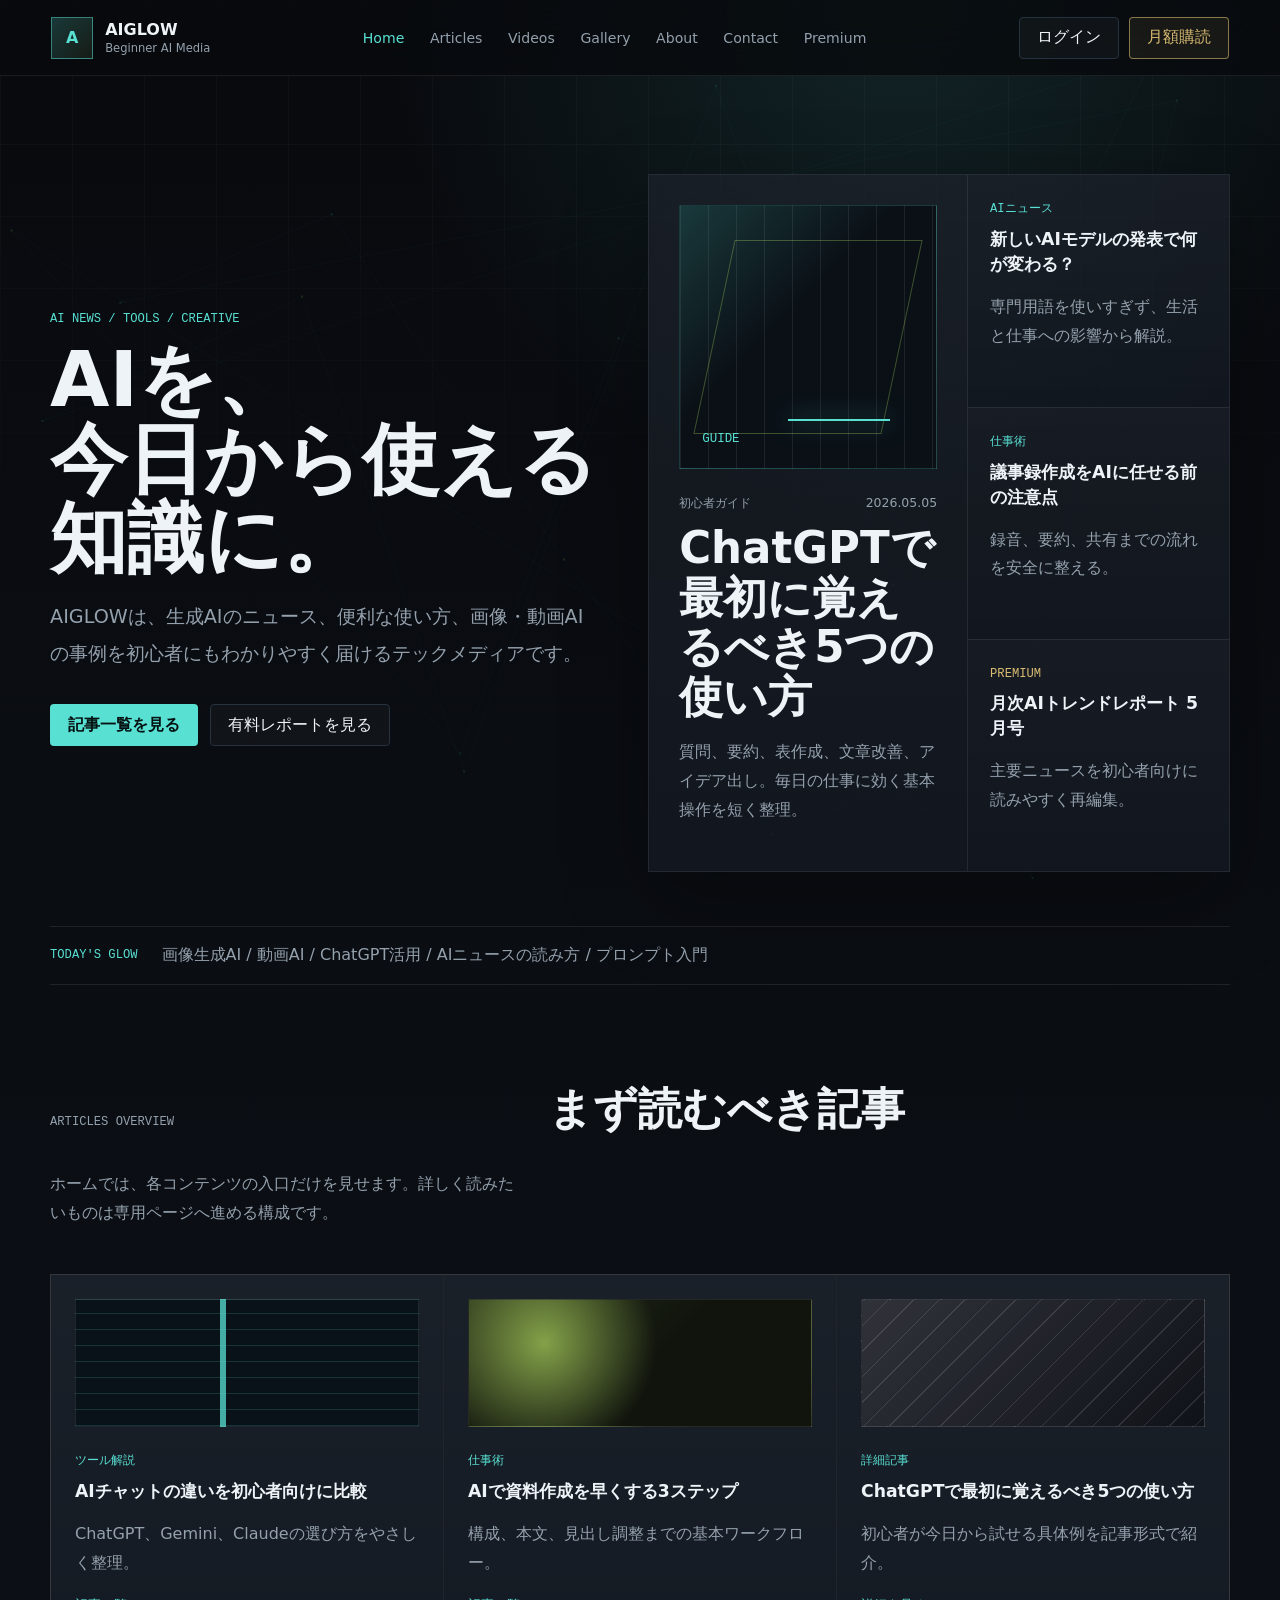
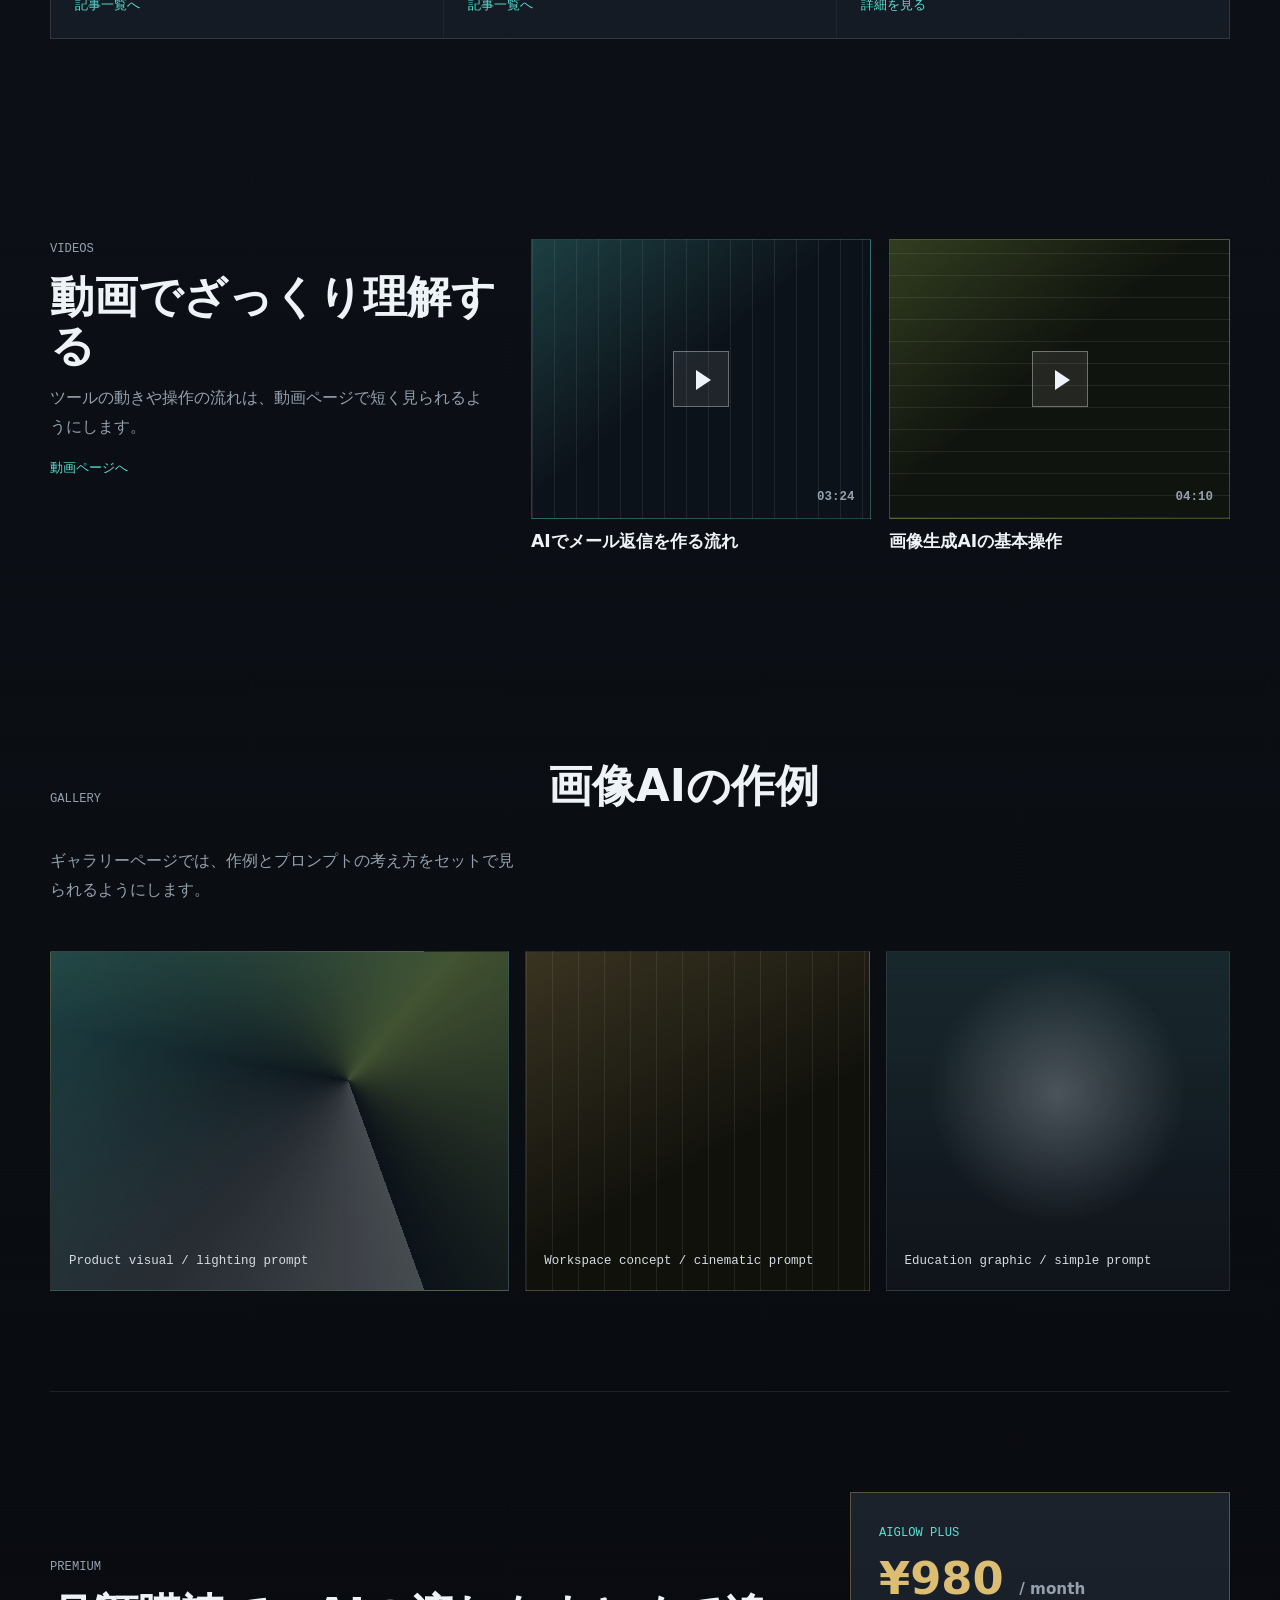
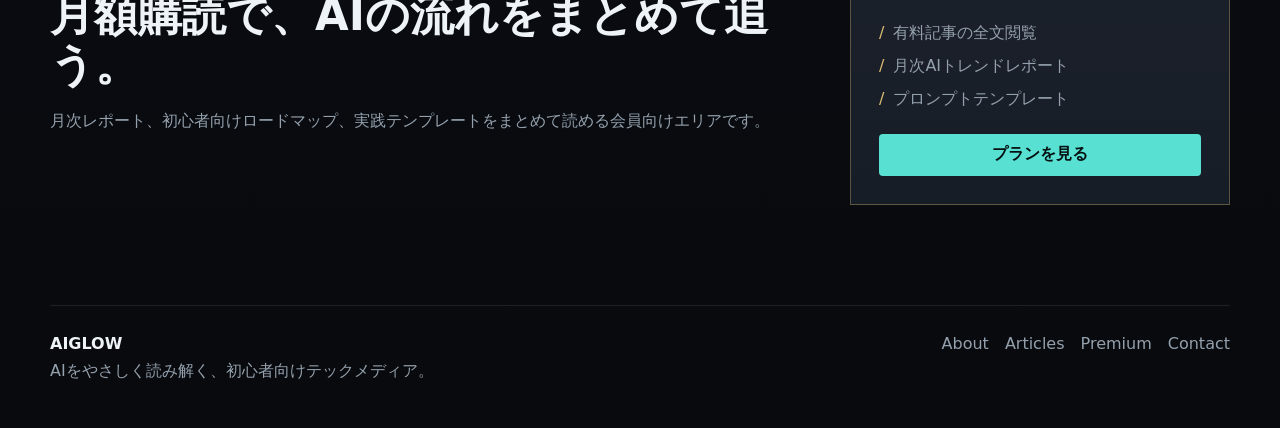
==== index.html @ f2a8740d "Restore AIGLOW static site from production" ====
<!doctype html>
<html lang="ja">
  <head>
    <meta charset="UTF-8" />
    <meta name="viewport" content="width=device-width, initial-scale=1.0" />
    <meta name="description" content="AIGLOWは、AI初心者がニュース、ツール、動画、画像AIをやさしく学べる未来的なテックメディアです。" />
    <title>AIGLOW | AIをやさしく読み解くテックメディア</title>
    <link rel="stylesheet" href="./styles.css" />
  </head>
  <body>
    <canvas class="ambient-canvas" id="ambientCanvas" aria-hidden="true"></canvas>
    <header class="site-header">
      <a class="brand" href="./index.html" aria-label="AIGLOW ホーム">
        <span class="brand-mark">A</span>
        <span><strong>AIGLOW</strong><small>Beginner AI Media</small></span>
      </a>
      <button class="menu-button" id="menuButton" type="button" aria-expanded="false" aria-controls="siteNav"><span></span><span></span></button>
      <nav class="site-nav" id="siteNav" aria-label="主要ナビゲーション">
        <a href="./index.html" aria-current="page">Home</a>
        <a href="./articles.html">Articles</a>
        <a href="./videos.html">Videos</a>
        <a href="./gallery.html">Gallery</a>
        <a href="./about.html">About</a>
        <a href="./contact.html">Contact</a>
        <a href="./premium.html">Premium</a>
      </nav>
      <div class="header-actions">
        <a class="ghost-button" href="./login.html">ログイン</a>
        <a class="subscribe-button" href="./premium.html">月額購読</a>
      </div>
    </header>

    <main>
      <section class="hero-section" aria-labelledby="heroTitle">
        <div class="hero-copy">
          <p class="eyebrow">AI NEWS / TOOLS / CREATIVE</p>
          <h1 id="heroTitle"><span>AIを、</span><span>今日から使える</span><span>知識に。</span></h1>
          <p class="hero-lead">AIGLOWは、生成AIのニュース、便利な使い方、画像・動画AIの事例を初心者にもわかりやすく届けるテックメディアです。</p>
          <div class="hero-actions">
            <a class="primary-button" href="./articles.html">記事一覧を見る</a>
            <a class="secondary-button" href="./premium.html">有料レポートを見る</a>
          </div>
        </div>

        <div class="hero-board" aria-label="AIGLOW 編集ピックアップ">
          <article class="lead-story">
            <a href="./article-chatgpt.html">
              <div class="story-visual"><span>GUIDE</span></div>
              <div class="story-meta"><span>初心者ガイド</span><time datetime="2026-05-05">2026.05.05</time></div>
              <h2>ChatGPTで最初に覚えるべき5つの使い方</h2>
              <p>質問、要約、表作成、文章改善、アイデア出し。毎日の仕事に効く基本操作を短く整理。</p>
            </a>
          </article>
          <div class="briefing-list" aria-label="最新記事">
            <article><a href="./article-chatgpt.html"><span class="category">AIニュース</span><h3>新しいAIモデルの発表で何が変わる？</h3><p>専門用語を使いすぎず、生活と仕事への影響から解説。</p></a></article>
            <article><a href="./articles.html"><span class="category">仕事術</span><h3>議事録作成をAIに任せる前の注意点</h3><p>録音、要約、共有までの流れを安全に整える。</p></a></article>
            <article class="is-premium"><a href="./premium.html"><span class="category">Premium</span><h3>月次AIトレンドレポート 5月号</h3><p>主要ニュースを初心者向けに読みやすく再編集。</p></a></article>
          </div>
        </div>
      </section>

      <section class="ticker-section" aria-label="注目トピック">
        <span>Today's Glow</span>
        <p>画像生成AI / 動画AI / ChatGPT活用 / AIニュースの読み方 / プロンプト入門</p>
      </section>

      <section class="section-shell" aria-labelledby="homeArticlesTitle">
        <div class="section-heading">
          <p class="eyebrow">ARTICLES OVERVIEW</p>
          <h2 id="homeArticlesTitle">まず読むべき記事</h2>
          <p>ホームでは、各コンテンツの入口だけを見せます。詳しく読みたいものは専用ページへ進める構成です。</p>
        </div>
        <div class="article-grid">
          <article class="content-card"><div class="mini-visual visual-cyan"></div><span class="category">ツール解説</span><h3>AIチャットの違いを初心者向けに比較</h3><p>ChatGPT、Gemini、Claudeの選び方をやさしく整理。</p><a class="text-link" href="./articles.html">記事一覧へ</a></article>
          <article class="content-card"><div class="mini-visual visual-lime"></div><span class="category">仕事術</span><h3>AIで資料作成を早くする3ステップ</h3><p>構成、本文、見出し調整までの基本ワークフロー。</p><a class="text-link" href="./articles.html">記事一覧へ</a></article>
          <article class="content-card"><div class="mini-visual visual-silver"></div><span class="category">詳細記事</span><h3>ChatGPTで最初に覚えるべき5つの使い方</h3><p>初心者が今日から試せる具体例を記事形式で紹介。</p><a class="text-link" href="./article-chatgpt.html">詳細を見る</a></article>
        </div>
      </section>

      <section class="split-section" aria-labelledby="homeVideosTitle">
        <div class="section-heading compact">
          <p class="eyebrow">VIDEOS</p>
          <h2 id="homeVideosTitle">動画でざっくり理解する</h2>
          <p>ツールの動きや操作の流れは、動画ページで短く見られるようにします。</p>
          <a class="text-link" href="./videos.html">動画ページへ</a>
        </div>
        <div class="media-rail">
          <article><a href="./videos.html"><div class="video-frame"><span class="play-dot"></span><strong>03:24</strong></div><h3>AIでメール返信を作る流れ</h3></a></article>
          <article><a href="./videos.html"><div class="video-frame frame-alt"><span class="play-dot"></span><strong>04:10</strong></div><h3>画像生成AIの基本操作</h3></a></article>
        </div>
      </section>

      <section class="section-shell" aria-labelledby="homeGalleryTitle">
        <div class="section-heading">
          <p class="eyebrow">GALLERY</p>
          <h2 id="homeGalleryTitle">画像AIの作例</h2>
          <p>ギャラリーページでは、作例とプロンプトの考え方をセットで見られるようにします。</p>
        </div>
        <div class="gallery-grid">
          <a class="gallery-item gallery-a" href="./gallery.html"><span>Product visual / lighting prompt</span></a>
          <a class="gallery-item gallery-b" href="./gallery.html"><span>Workspace concept / cinematic prompt</span></a>
          <a class="gallery-item gallery-c" href="./gallery.html"><span>Education graphic / simple prompt</span></a>
        </div>
      </section>

      <section class="premium-section" aria-labelledby="homePremiumTitle">
        <div class="premium-copy">
          <p class="eyebrow">PREMIUM</p>
          <h2 id="homePremiumTitle">月額購読で、AIの流れをまとめて追う。</h2>
          <p>月次レポート、初心者向けロードマップ、実践テンプレートをまとめて読める会員向けエリアです。</p>
        </div>
        <div class="pricing-panel">
          <span class="plan-label">AIGLOW Plus</span>
          <strong>¥980 <small>/ month</small></strong>
          <ul><li>有料記事の全文閲覧</li><li>月次AIトレンドレポート</li><li>プロンプトテンプレート</li></ul>
          <a class="primary-button full" href="./premium.html">プランを見る</a>
        </div>
      </section>
    </main>

    <footer class="site-footer">
      <div><strong>AIGLOW</strong><p>AIをやさしく読み解く、初心者向けテックメディア。</p></div>
      <nav aria-label="フッターナビゲーション"><a href="./about.html">About</a><a href="./articles.html">Articles</a><a href="./premium.html">Premium</a><a href="./contact.html">Contact</a></nav>
    </footer>
    <script src="./script.js"></script>
  </body>
</html>
---- styles.css ----
:root {
  --bg: #080a0e;
  --bg-soft: #0d1118;
  --panel: #121821;
  --panel-strong: #171e29;
  --line: #273241;
  --text: #eef3f7;
  --muted: #94a1ad;
  --cyan: #58e0d3;
  --lime: #c9f66d;
  --gold: #dbbd73;
  --silver: #d7dce3;
  --danger: #ff7f9a;
  color-scheme: dark;
  font-family: "Yu Gothic", "Hiragino Kaku Gothic ProN", "Noto Sans JP", system-ui, sans-serif;
}

* {
  box-sizing: border-box;
}

html {
  scroll-behavior: smooth;
}

body {
  margin: 0;
  min-width: 320px;
  background:
    radial-gradient(circle at 70% 0%, rgba(88, 224, 211, 0.12), transparent 32rem),
    linear-gradient(180deg, #080a0e 0%, #0c1016 45%, #080a0e 100%);
  color: var(--text);
  letter-spacing: 0;
}

body::before {
  position: fixed;
  inset: 0;
  z-index: -2;
  pointer-events: none;
  content: "";
  background-image:
    linear-gradient(rgba(255, 255, 255, 0.035) 1px, transparent 1px),
    linear-gradient(90deg, rgba(255, 255, 255, 0.035) 1px, transparent 1px);
  background-size: 72px 72px;
  mask-image: linear-gradient(to bottom, black, transparent 72%);
}

a {
  color: inherit;
  text-decoration: none;
}

button,
input {
  font: inherit;
}

textarea {
  font: inherit;
  resize: vertical;
}

.ambient-canvas {
  position: fixed;
  inset: 0;
  z-index: -1;
  width: 100%;
  height: 100%;
  opacity: 0.34;
  pointer-events: none;
}

.site-header {
  position: sticky;
  top: 0;
  z-index: 20;
  display: grid;
  grid-template-columns: auto 1fr auto;
  gap: 24px;
  align-items: center;
  min-height: 76px;
  padding: 14px clamp(18px, 4vw, 56px);
  border-bottom: 1px solid rgba(255, 255, 255, 0.08);
  background: rgba(8, 10, 14, 0.82);
  backdrop-filter: blur(18px);
}

.brand {
  display: inline-flex;
  gap: 12px;
  align-items: center;
  min-width: max-content;
}

.brand-mark {
  display: grid;
  place-items: center;
  width: 42px;
  height: 42px;
  border: 1px solid rgba(88, 224, 211, 0.5);
  background: linear-gradient(135deg, rgba(88, 224, 211, 0.22), rgba(201, 246, 109, 0.08));
  color: var(--cyan);
  font-family: Inter, ui-sans-serif, system-ui, sans-serif;
  font-weight: 800;
}

.brand strong {
  display: block;
  font-size: 1rem;
}

.brand small {
  display: block;
  margin-top: 2px;
  color: var(--muted);
  font-size: 0.72rem;
}

.site-nav {
  display: flex;
  gap: clamp(12px, 2vw, 26px);
  justify-content: center;
  color: var(--muted);
  font-size: 0.88rem;
}

.site-nav a {
  transition: color 160ms ease;
}

.site-nav a:hover {
  color: var(--cyan);
}

.site-nav a[aria-current="page"],
.ghost-button[aria-current="page"] {
  color: var(--cyan);
}

.header-actions {
  display: flex;
  gap: 10px;
  align-items: center;
  min-width: max-content;
}

.ghost-button,
.subscribe-button,
.primary-button,
.secondary-button {
  display: inline-flex;
  justify-content: center;
  align-items: center;
  min-height: 42px;
  padding: 0 17px;
  border: 1px solid var(--line);
  border-radius: 4px;
  color: var(--text);
  cursor: pointer;
}

.ghost-button,
.secondary-button {
  background: rgba(255, 255, 255, 0.03);
}

.subscribe-button {
  border-color: rgba(219, 189, 115, 0.58);
  background: rgba(219, 189, 115, 0.08);
  color: var(--gold);
}

.primary-button {
  border-color: rgba(88, 224, 211, 0.74);
  background: #58e0d3;
  color: #051011;
  font-weight: 700;
}

.full {
  width: 100%;
}

.menu-button {
  display: none;
}

main {
  width: min(1180px, calc(100% - 36px));
  margin: 0 auto;
}

.hero-section {
  display: grid;
  grid-template-columns: 0.86fr 1.14fr;
  gap: clamp(26px, 4vw, 58px);
  align-items: center;
  min-height: calc(100vh - 76px);
  padding: clamp(54px, 8vw, 98px) 0 54px;
}

.eyebrow,
.category,
.plan-label,
.member-preview span,
.ticker-section span {
  color: var(--cyan);
  font-family: "IBM Plex Mono", "SFMono-Regular", Consolas, monospace;
  font-size: 0.76rem;
  text-transform: uppercase;
}

.hero-copy h1 {
  max-width: 650px;
  margin: 14px 0 20px;
  font-size: clamp(3.2rem, 6vw, 5.8rem);
  line-height: 1.04;
  font-weight: 800;
}

.hero-copy h1 span {
  display: block;
  white-space: nowrap;
}

.hero-lead {
  max-width: 560px;
  margin: 0;
  color: var(--muted);
  font-size: clamp(1rem, 2vw, 1.2rem);
  line-height: 1.9;
}

.hero-actions {
  display: flex;
  flex-wrap: wrap;
  gap: 12px;
  margin-top: 32px;
}

.hero-board {
  display: grid;
  grid-template-columns: 1.1fr 0.9fr;
  border: 1px solid rgba(255, 255, 255, 0.09);
  background: rgba(18, 24, 33, 0.7);
  box-shadow: 0 28px 80px rgba(0, 0, 0, 0.32);
}

.lead-story,
.briefing-list article,
.content-card,
.pricing-panel {
  background: linear-gradient(180deg, rgba(255, 255, 255, 0.035), rgba(255, 255, 255, 0.012));
}

.lead-story {
  padding: clamp(18px, 3vw, 30px);
  border-right: 1px solid rgba(255, 255, 255, 0.08);
}

.story-visual {
  position: relative;
  display: grid;
  place-items: end start;
  min-height: 264px;
  margin-bottom: 26px;
  overflow: hidden;
  padding: 22px;
  border: 1px solid rgba(88, 224, 211, 0.2);
  background:
    linear-gradient(135deg, rgba(88, 224, 211, 0.2), transparent 42%),
    repeating-linear-gradient(90deg, rgba(255, 255, 255, 0.08) 0 1px, transparent 1px 28px),
    #0a1016;
}

.story-visual::before,
.story-visual::after {
  position: absolute;
  content: "";
}

.story-visual::before {
  inset: 34px;
  border: 1px solid rgba(201, 246, 109, 0.28);
  transform: skewX(-12deg);
}

.story-visual::after {
  right: 18%;
  bottom: 18%;
  width: 40%;
  height: 2px;
  background: var(--cyan);
  box-shadow: 0 0 24px rgba(88, 224, 211, 0.85);
}

.story-visual span {
  position: relative;
  z-index: 1;
  color: var(--cyan);
  font-family: "IBM Plex Mono", Consolas, monospace;
  font-size: 0.78rem;
}

.story-meta {
  display: flex;
  justify-content: space-between;
  gap: 12px;
  color: var(--muted);
  font-size: 0.78rem;
}

h2,
h3,
p {
  overflow-wrap: anywhere;
}

.lead-story h2,
.section-heading h2,
.premium-copy h2,
.member-preview h2,
.about-section h2 {
  margin: 12px 0;
  font-size: clamp(1.9rem, 3.4vw, 3rem);
  line-height: 1.14;
}

.lead-story p,
.content-card p,
.section-heading p,
.premium-copy p,
.member-preview p,
.about-section p,
.briefing-list p {
  color: var(--muted);
  line-height: 1.8;
}

.briefing-list {
  display: grid;
}

.briefing-list article {
  padding: 22px;
  border-bottom: 1px solid rgba(255, 255, 255, 0.08);
}

.briefing-list article:last-child {
  border-bottom: 0;
}

.briefing-list h3,
.content-card h3,
.media-rail h3 {
  margin: 10px 0 8px;
  font-size: 1.08rem;
  line-height: 1.45;
}

.is-premium .category {
  color: var(--gold);
}

.ticker-section,
.about-section,
.premium-section,
.member-preview {
  border-top: 1px solid rgba(255, 255, 255, 0.09);
  border-bottom: 1px solid rgba(255, 255, 255, 0.09);
}

.ticker-section {
  display: flex;
  gap: 24px;
  align-items: center;
  padding: 18px 0;
}

.ticker-section p {
  margin: 0;
  color: var(--muted);
}

.section-shell,
.split-section,
.about-section,
.premium-section,
.member-preview {
  padding: clamp(58px, 8vw, 100px) 0;
}

.section-heading {
  display: grid;
  grid-template-columns: 0.82fr 1.18fr;
  gap: 24px;
  align-items: end;
  margin-bottom: 30px;
}

.section-heading h2,
.section-heading p {
  margin-top: 0;
}

.section-heading.compact {
  display: block;
  max-width: 540px;
}

.article-grid {
  display: grid;
  grid-template-columns: repeat(3, minmax(0, 1fr));
  gap: 1px;
  background: rgba(255, 255, 255, 0.09);
  border: 1px solid rgba(255, 255, 255, 0.09);
}

.content-card {
  padding: 24px;
  background-color: var(--panel);
}

.mini-visual {
  height: 128px;
  margin-bottom: 22px;
  border: 1px solid rgba(255, 255, 255, 0.09);
}

.visual-cyan {
  background:
    linear-gradient(90deg, transparent 0 42%, rgba(88, 224, 211, 0.75) 42% 44%, transparent 44%),
    repeating-linear-gradient(0deg, rgba(88, 224, 211, 0.16) 0 1px, transparent 1px 16px),
    #091219;
}

.visual-lime {
  background:
    radial-gradient(circle at 22% 34%, rgba(201, 246, 109, 0.6), transparent 7rem),
    linear-gradient(135deg, rgba(201, 246, 109, 0.12), transparent 52%),
    #10140d;
}

.visual-silver {
  background:
    linear-gradient(135deg, rgba(215, 220, 227, 0.16), transparent),
    repeating-linear-gradient(135deg, rgba(255, 255, 255, 0.12) 0 1px, transparent 1px 18px),
    #101219;
}

.split-section {
  display: grid;
  grid-template-columns: 0.78fr 1.22fr;
  gap: 34px;
  align-items: start;
}

.media-rail {
  display: grid;
  grid-template-columns: repeat(2, minmax(0, 1fr));
  gap: 18px;
}

.video-frame {
  position: relative;
  min-height: 280px;
  padding: 18px;
  border: 1px solid rgba(88, 224, 211, 0.24);
  background:
    linear-gradient(140deg, rgba(88, 224, 211, 0.22), transparent 46%),
    repeating-linear-gradient(90deg, rgba(255, 255, 255, 0.08) 0 1px, transparent 1px 22px),
    #0c1219;
}

.frame-alt {
  border-color: rgba(201, 246, 109, 0.24);
  background:
    linear-gradient(140deg, rgba(201, 246, 109, 0.18), transparent 46%),
    repeating-linear-gradient(0deg, rgba(255, 255, 255, 0.08) 0 1px, transparent 1px 22px),
    #10140e;
}

.play-dot {
  position: absolute;
  top: 50%;
  left: 50%;
  width: 56px;
  height: 56px;
  border: 1px solid rgba(255, 255, 255, 0.34);
  background: rgba(255, 255, 255, 0.08);
  transform: translate(-50%, -50%);
}

.play-dot::after {
  position: absolute;
  top: 18px;
  left: 22px;
  width: 0;
  height: 0;
  border-top: 10px solid transparent;
  border-bottom: 10px solid transparent;
  border-left: 15px solid var(--text);
  content: "";
}

.video-frame strong {
  position: absolute;
  right: 16px;
  bottom: 14px;
  color: var(--muted);
  font-family: "IBM Plex Mono", Consolas, monospace;
  font-size: 0.78rem;
}

.gallery-grid {
  display: grid;
  grid-template-columns: 1.2fr 0.9fr 0.9fr;
  gap: 16px;
}

.gallery-item {
  display: flex;
  align-items: flex-end;
  min-height: 340px;
  margin: 0;
  padding: 18px;
  border: 1px solid rgba(255, 255, 255, 0.09);
}

.gallery-item figcaption {
  color: var(--silver);
  font-family: "IBM Plex Mono", Consolas, monospace;
  font-size: 0.74rem;
}

.gallery-item span {
  color: var(--silver);
  font-family: "IBM Plex Mono", Consolas, monospace;
  font-size: 0.78rem;
  line-height: 1.7;
}

.gallery-a {
  background:
    linear-gradient(135deg, rgba(88, 224, 211, 0.24), transparent 55%),
    conic-gradient(from 160deg at 65% 38%, rgba(255, 255, 255, 0.24), transparent, rgba(201, 246, 109, 0.28), transparent),
    #0c1219;
}

.gallery-b {
  background:
    linear-gradient(150deg, rgba(219, 189, 115, 0.2), transparent 58%),
    repeating-linear-gradient(90deg, rgba(255, 255, 255, 0.08) 0 1px, transparent 1px 26px),
    #11110c;
}

.gallery-c {
  background:
    radial-gradient(circle at 50% 42%, rgba(215, 220, 227, 0.28), transparent 8rem),
    linear-gradient(180deg, rgba(88, 224, 211, 0.1), transparent),
    #10131a;
}

.about-section {
  display: grid;
  grid-template-columns: 0.7fr 1.3fr;
  gap: 40px;
  align-items: start;
}

.about-section p {
  margin: 0;
  font-size: 1.08rem;
}

.premium-section {
  display: grid;
  grid-template-columns: 1fr 380px;
  gap: 34px;
  align-items: center;
}

.pricing-panel {
  padding: 28px;
  border: 1px solid rgba(219, 189, 115, 0.34);
  background-color: rgba(23, 30, 41, 0.84);
}

.pricing-panel strong {
  display: block;
  margin: 12px 0 18px;
  color: var(--gold);
  font-size: 2.8rem;
}

.pricing-panel small {
  color: var(--muted);
  font-size: 0.95rem;
}

.pricing-panel ul {
  display: grid;
  gap: 12px;
  margin: 0 0 24px;
  padding: 0;
  list-style: none;
  color: var(--muted);
}

.pricing-panel li::before {
  margin-right: 9px;
  color: var(--gold);
  content: "/";
}

.member-preview {
  margin-bottom: 28px;
}

.member-preview.is-unlocked span {
  color: var(--lime);
}

.member-preview.is-unlocked h2::after {
  display: block;
  margin-top: 14px;
  color: var(--lime);
  font-size: 1rem;
  content: "有料記事の全文表示デモが有効になりました。";
}

.site-footer {
  display: flex;
  gap: 24px;
  justify-content: space-between;
  width: min(1180px, calc(100% - 36px));
  margin: 0 auto;
  padding: 28px 0 46px;
  color: var(--muted);
}

.site-footer strong {
  color: var(--text);
}

.site-footer p {
  margin: 8px 0 0;
}

.site-footer nav {
  display: flex;
  flex-wrap: wrap;
  gap: 16px;
}

.login-dialog {
  width: min(430px, calc(100% - 34px));
  padding: 0;
  border: 1px solid rgba(88, 224, 211, 0.26);
  background: var(--panel);
  color: var(--text);
}

.login-dialog::backdrop {
  background: rgba(0, 0, 0, 0.7);
  backdrop-filter: blur(8px);
}

.login-dialog form {
  position: relative;
  display: grid;
  gap: 16px;
  padding: 28px;
}

.login-dialog h2 {
  margin: 0;
}

.login-dialog label {
  display: grid;
  gap: 8px;
  color: var(--muted);
  font-size: 0.9rem;
}

.login-dialog input {
  min-height: 44px;
  padding: 0 12px;
  border: 1px solid var(--line);
  border-radius: 4px;
  background: #080b10;
  color: var(--text);
}

.dialog-close {
  position: absolute;
  top: 12px;
  right: 12px;
  width: 34px;
  height: 34px;
  border: 1px solid var(--line);
  border-radius: 4px;
  background: transparent;
  color: var(--muted);
  cursor: pointer;
}

.dialog-note {
  margin: 0;
  color: var(--muted);
  font-size: 0.82rem;
  line-height: 1.6;
}

.page-hero {
  max-width: 840px;
  padding: clamp(58px, 10vw, 118px) 0 clamp(34px, 5vw, 64px);
}

.page-hero h1,
.article-body h1,
.page-premium h1 {
  margin: 12px 0 18px;
  font-size: clamp(2.5rem, 6vw, 5.2rem);
  line-height: 1.08;
}

.page-hero p,
.article-body p,
.form-panel p,
.info-columns p,
.video-grid p {
  color: var(--muted);
  line-height: 1.85;
}

.filter-strip {
  display: flex;
  flex-wrap: wrap;
  gap: 10px;
  padding: 18px 0 34px;
}

.filter-strip a,
.text-link,
.read-more {
  color: var(--cyan);
  font-family: "IBM Plex Mono", Consolas, monospace;
  font-size: 0.82rem;
}

.filter-strip a {
  padding: 10px 13px;
  border: 1px solid var(--line);
  background: rgba(255, 255, 255, 0.025);
}

.article-list {
  display: grid;
  gap: 1px;
  margin-bottom: clamp(58px, 8vw, 100px);
  border: 1px solid rgba(255, 255, 255, 0.09);
  background: rgba(255, 255, 255, 0.09);
}

.article-row {
  background: rgba(18, 24, 33, 0.86);
}

.article-row a {
  display: grid;
  grid-template-columns: 260px 1fr;
  gap: 28px;
  padding: 24px;
  align-items: center;
}

.article-row h2 {
  margin: 8px 0;
  font-size: clamp(1.4rem, 3vw, 2.2rem);
  line-height: 1.22;
}

.article-row p {
  max-width: 720px;
  color: var(--muted);
  line-height: 1.75;
}

.row-visual {
  min-height: 170px;
  border: 1px solid rgba(255, 255, 255, 0.09);
}

.visual-gold {
  background:
    linear-gradient(135deg, rgba(219, 189, 115, 0.2), transparent 52%),
    repeating-linear-gradient(90deg, rgba(255, 255, 255, 0.08) 0 1px, transparent 1px 20px),
    #141207;
}

.article-layout {
  display: grid;
  grid-template-columns: minmax(0, 760px) 300px;
  gap: clamp(28px, 5vw, 72px);
  align-items: start;
  padding: clamp(46px, 8vw, 92px) 0;
}

.article-body {
  min-width: 0;
}

.article-meta {
  display: flex;
  flex-wrap: wrap;
  gap: 12px;
  margin-bottom: 26px;
  color: var(--muted);
  font-family: "IBM Plex Mono", Consolas, monospace;
  font-size: 0.78rem;
}

.article-hero-visual {
  min-height: 320px;
  margin: 0 0 34px;
  border: 1px solid rgba(255, 255, 255, 0.09);
}

.lead-paragraph {
  font-size: 1.15rem;
}

.article-body h2 {
  margin: 34px 0 10px;
  font-size: clamp(1.45rem, 3vw, 2.1rem);
}

.premium-callout,
.article-sidebar,
.form-panel,
.info-columns article,
.video-grid article {
  border: 1px solid rgba(255, 255, 255, 0.09);
  background: rgba(18, 24, 33, 0.78);
}

.premium-callout {
  margin-top: 42px;
  padding: 26px;
  border-color: rgba(219, 189, 115, 0.34);
}

.article-sidebar {
  position: sticky;
  top: 104px;
  display: grid;
  gap: 14px;
  padding: 22px;
}

.article-sidebar h2 {
  margin: 0 0 8px;
}

.article-sidebar a {
  color: var(--muted);
  line-height: 1.6;
}

.video-grid,
.info-columns {
  display: grid;
  grid-template-columns: repeat(3, minmax(0, 1fr));
  gap: 18px;
  padding-bottom: clamp(58px, 8vw, 100px);
}

.video-grid article,
.info-columns article {
  padding: 22px;
}

.video-grid h2,
.info-columns h2 {
  margin: 10px 0;
  font-size: 1.35rem;
}

.page-gallery {
  padding-bottom: clamp(58px, 8vw, 100px);
}

.form-panel {
  display: grid;
  gap: 18px;
  max-width: 720px;
  margin-bottom: clamp(58px, 8vw, 100px);
  padding: 28px;
}

.form-panel label {
  display: grid;
  gap: 8px;
  color: var(--muted);
}

.form-panel input,
.form-panel textarea {
  width: 100%;
  min-height: 46px;
  padding: 12px;
  border: 1px solid var(--line);
  border-radius: 4px;
  background: #080b10;
  color: var(--text);
}

.login-page-form {
  max-width: 480px;
}

.page-premium {
  padding-top: clamp(58px, 9vw, 110px);
}

@media (max-width: 960px) {
  .site-header {
    grid-template-columns: auto auto;
  }

  .menu-button {
    display: grid;
    gap: 6px;
    justify-self: end;
    width: 42px;
    height: 42px;
    border: 1px solid var(--line);
    border-radius: 4px;
    background: transparent;
    padding: 12px;
  }

  .menu-button span {
    height: 1px;
    background: var(--text);
  }

  .site-nav,
  .header-actions {
    display: none;
  }

  .site-nav.is-open,
  .header-actions.is-open {
    display: flex;
    grid-column: 1 / -1;
    justify-content: flex-start;
  }

  .site-nav.is-open {
    flex-wrap: wrap;
  }

  .hero-section,
  .hero-board,
  .section-heading,
  .split-section,
  .about-section,
  .premium-section {
    grid-template-columns: 1fr;
  }

  .lead-story {
    border-right: 0;
    border-bottom: 1px solid rgba(255, 255, 255, 0.08);
  }

  .article-grid,
  .gallery-grid,
  .media-rail,
  .video-grid,
  .info-columns,
  .article-layout,
  .article-row a {
    grid-template-columns: 1fr;
  }

  .hero-section {
    min-height: auto;
  }

  .article-sidebar {
    position: static;
  }
}

@media (max-width: 620px) {
  main,
  .site-footer {
    width: min(100% - 26px, 1180px);
  }

  .hero-copy h1 {
    font-size: 3.2rem;
  }

  .ticker-section,
  .site-footer,
  .hero-actions {
    align-items: stretch;
    flex-direction: column;
  }

  .story-visual,
  .video-frame,
  .gallery-item {
    min-height: 220px;
  }
}
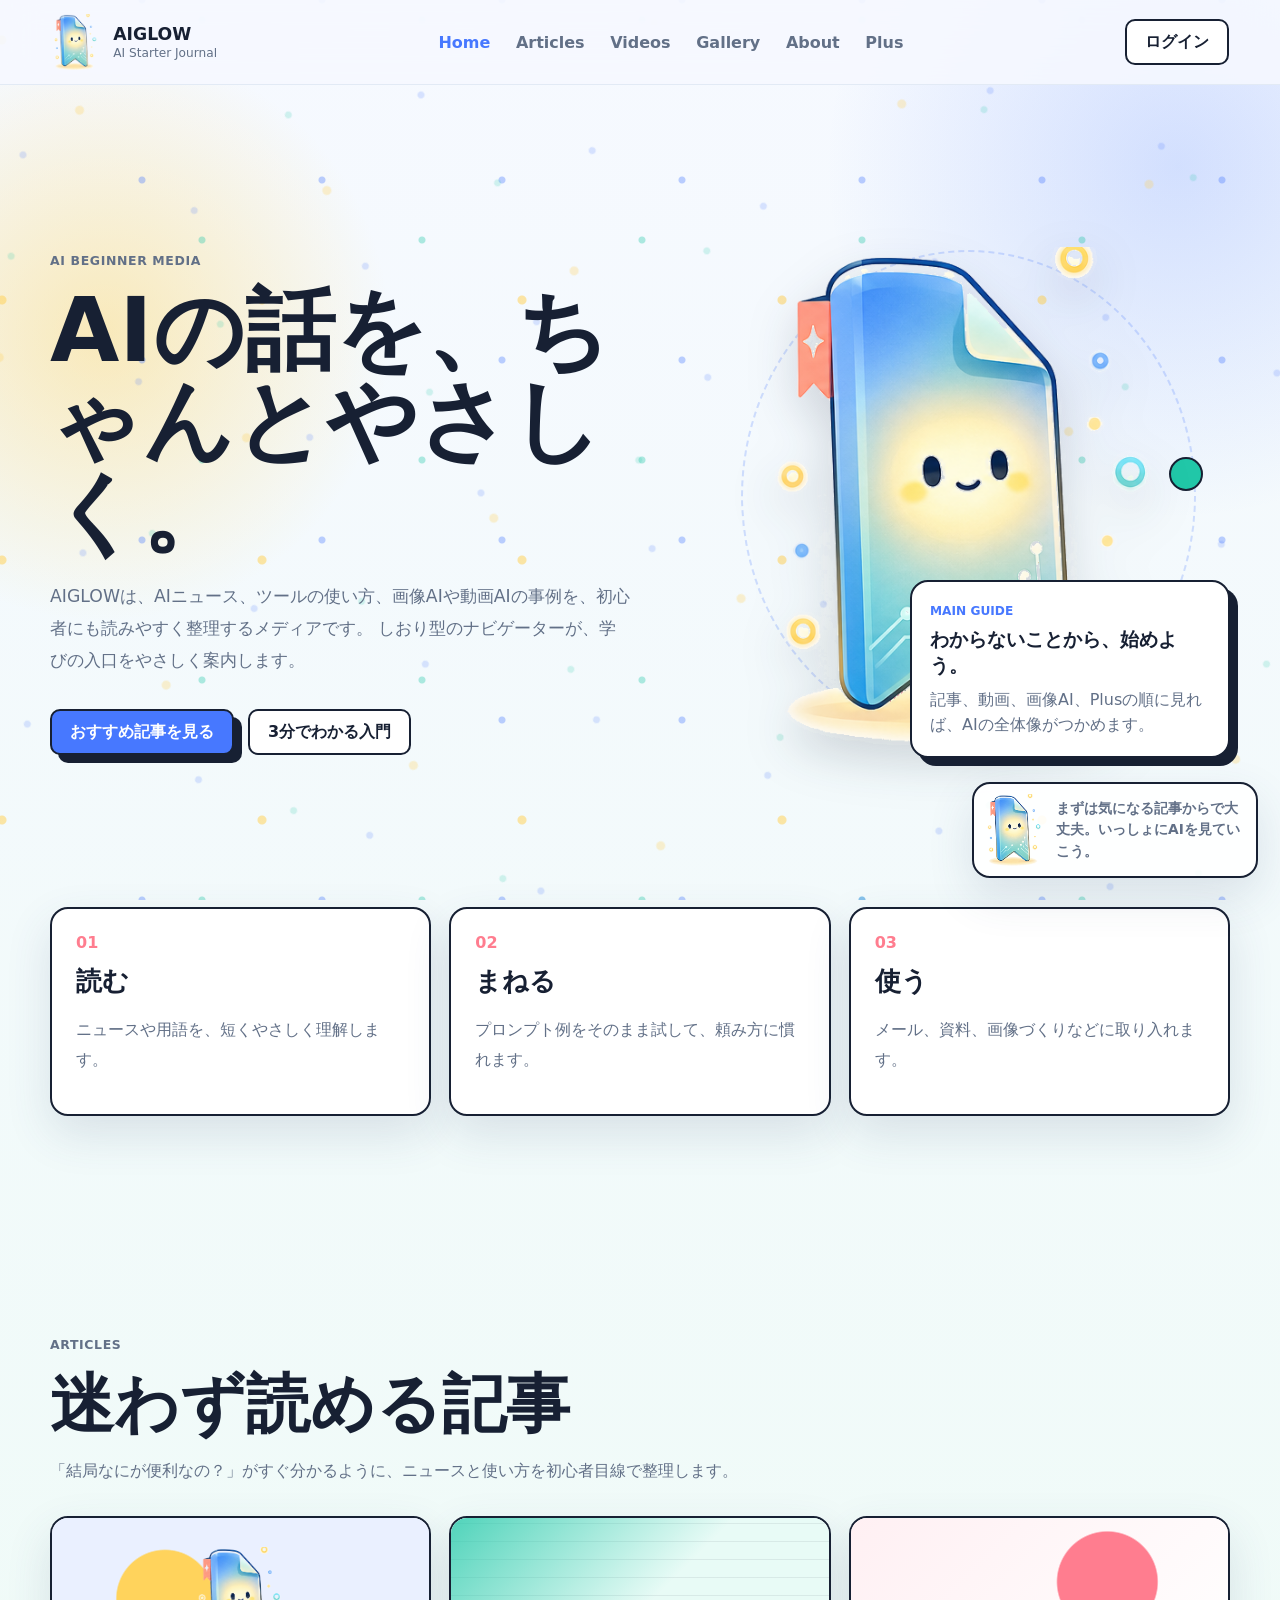
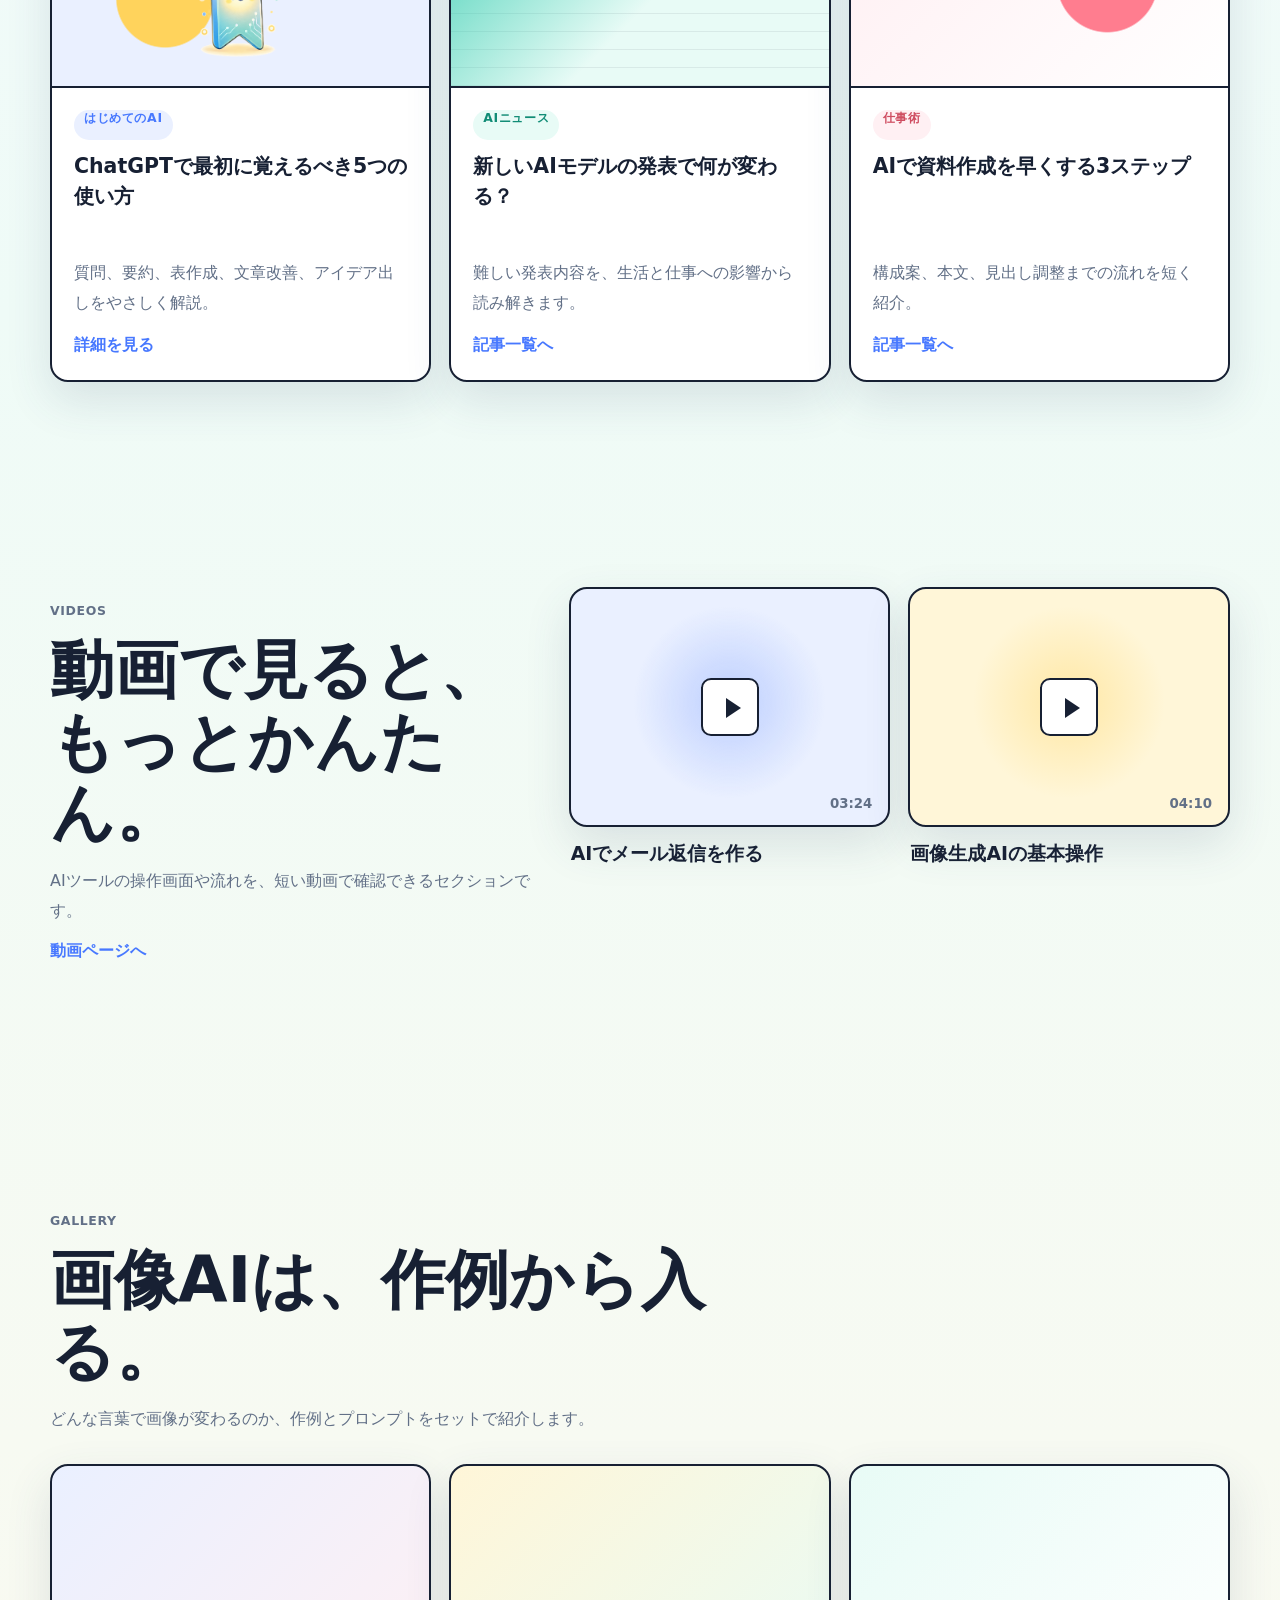
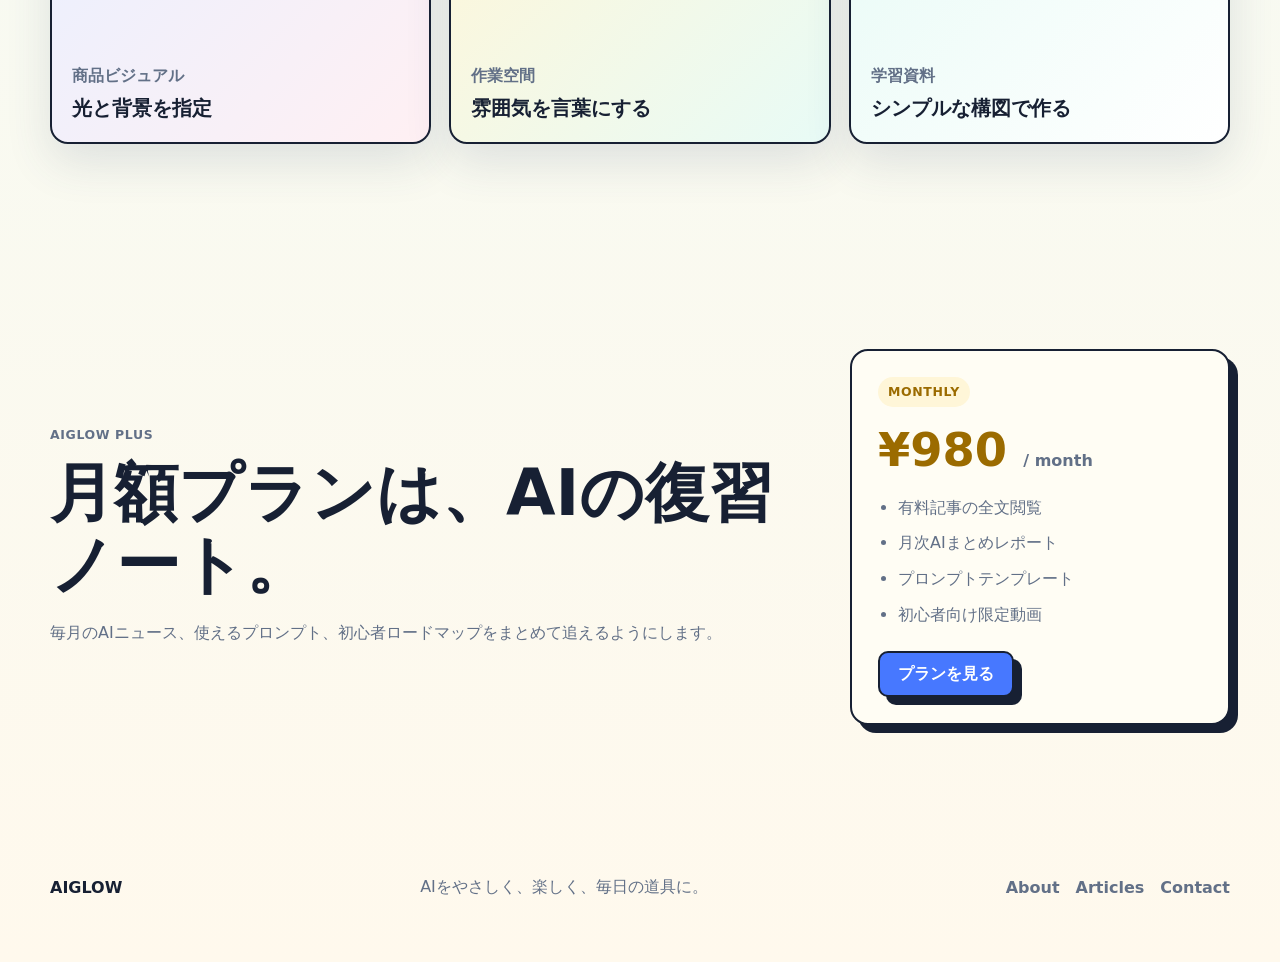
==== commit 76f61d32: "Redesign AIGLOW with guide mascot" ====
--- a/index.html
+++ b/index.html
@@ -3,16 +3,16 @@
   <head>
     <meta charset="UTF-8" />
     <meta name="viewport" content="width=device-width, initial-scale=1.0" />
-    <meta name="description" content="AIGLOWは、AI初心者がニュース、ツール、動画、画像AIをやさしく学べる未来的なテックメディアです。" />
-    <title>AIGLOW | AIをやさしく読み解くテックメディア</title>
+    <meta name="description" content="AIGLOWは、AIニュースやAIツールの使い方を初心者にもやさしく届けるメディアです。" />
+    <title>AIGLOW | AIの話を、ちゃんとやさしく。</title>
     <link rel="stylesheet" href="./styles.css" />
   </head>
   <body>
-    <canvas class="ambient-canvas" id="ambientCanvas" aria-hidden="true"></canvas>
+    <div class="sparkle-field" aria-hidden="true"></div>
     <header class="site-header">
       <a class="brand" href="./index.html" aria-label="AIGLOW ホーム">
-        <span class="brand-mark">A</span>
-        <span><strong>AIGLOW</strong><small>Beginner AI Media</small></span>
+        <img src="./assets/aiglow-guide.png" alt="" />
+        <span><strong>AIGLOW</strong><small>AI Starter Journal</small></span>
       </a>
       <button class="menu-button" id="menuButton" type="button" aria-expanded="false" aria-controls="siteNav"><span></span><span></span></button>
       <nav class="site-nav" id="siteNav" aria-label="主要ナビゲーション">
@@ -21,106 +21,125 @@
         <a href="./videos.html">Videos</a>
         <a href="./gallery.html">Gallery</a>
         <a href="./about.html">About</a>
-        <a href="./contact.html">Contact</a>
-        <a href="./premium.html">Premium</a>
+        <a href="./premium.html">Plus</a>
       </nav>
-      <div class="header-actions">
-        <a class="ghost-button" href="./login.html">ログイン</a>
-        <a class="subscribe-button" href="./premium.html">月額購読</a>
-      </div>
+      <a class="login-button" href="./login.html">ログイン</a>
     </header>
 
+    <aside class="guide-floating" id="guideFloating" aria-label="AIGLOWガイド">
+      <img src="./assets/aiglow-guide.png" alt="AIGLOWのナビゲーター" />
+      <p id="guideMessage">AIの入口を案内するね。</p>
+    </aside>
+
     <main>
-      <section class="hero-section" aria-labelledby="heroTitle">
+      <section class="hero section-watch" data-guide="まずは気になる記事からで大丈夫。いっしょにAIを見ていこう。">
         <div class="hero-copy">
-          <p class="eyebrow">AI NEWS / TOOLS / CREATIVE</p>
-          <h1 id="heroTitle"><span>AIを、</span><span>今日から使える</span><span>知識に。</span></h1>
-          <p class="hero-lead">AIGLOWは、生成AIのニュース、便利な使い方、画像・動画AIの事例を初心者にもわかりやすく届けるテックメディアです。</p>
+          <p class="kicker">AI BEGINNER MEDIA</p>
+          <h1>AIの話を、ちゃんとやさしく。</h1>
+          <p>
+            AIGLOWは、AIニュース、ツールの使い方、画像AIや動画AIの事例を、初心者にも読みやすく整理するメディアです。
+            しおり型のナビゲーターが、学びの入口をやさしく案内します。
+          </p>
           <div class="hero-actions">
-            <a class="primary-button" href="./articles.html">記事一覧を見る</a>
-            <a class="secondary-button" href="./premium.html">有料レポートを見る</a>
+            <a class="button button-primary" href="./articles.html">おすすめ記事を見る</a>
+            <a class="button button-soft" href="#roadmap">3分でわかる入門</a>
           </div>
         </div>
-
-        <div class="hero-board" aria-label="AIGLOW 編集ピックアップ">
-          <article class="lead-story">
-            <a href="./article-chatgpt.html">
-              <div class="story-visual"><span>GUIDE</span></div>
-              <div class="story-meta"><span>初心者ガイド</span><time datetime="2026-05-05">2026.05.05</time></div>
-              <h2>ChatGPTで最初に覚えるべき5つの使い方</h2>
-              <p>質問、要約、表作成、文章改善、アイデア出し。毎日の仕事に効く基本操作を短く整理。</p>
-            </a>
-          </article>
-          <div class="briefing-list" aria-label="最新記事">
-            <article><a href="./article-chatgpt.html"><span class="category">AIニュース</span><h3>新しいAIモデルの発表で何が変わる？</h3><p>専門用語を使いすぎず、生活と仕事への影響から解説。</p></a></article>
-            <article><a href="./articles.html"><span class="category">仕事術</span><h3>議事録作成をAIに任せる前の注意点</h3><p>録音、要約、共有までの流れを安全に整える。</p></a></article>
-            <article class="is-premium"><a href="./premium.html"><span class="category">Premium</span><h3>月次AIトレンドレポート 5月号</h3><p>主要ニュースを初心者向けに読みやすく再編集。</p></a></article>
+        <div class="hero-guide-card">
+          <div class="guide-orbit" aria-hidden="true">
+            <span></span><span></span><span></span>
+          </div>
+          <img class="hero-guide" src="./assets/aiglow-guide.png" alt="AIGLOWのナビゲーター" />
+          <div class="guide-speech">
+            <span>MAIN GUIDE</span>
+            <strong>わからないことから、始めよう。</strong>
+            <p>記事、動画、画像AI、Plusの順に見れば、AIの全体像がつかめます。</p>
           </div>
         </div>
       </section>
 
-      <section class="ticker-section" aria-label="注目トピック">
-        <span>Today's Glow</span>
-        <p>画像生成AI / 動画AI / ChatGPT活用 / AIニュースの読み方 / プロンプト入門</p>
+      <section class="roadmap section-watch" id="roadmap" data-guide="3ステップで、AIを今日の道具にしていこう。">
+        <article><span>01</span><h2>読む</h2><p>ニュースや用語を、短くやさしく理解します。</p></article>
+        <article><span>02</span><h2>まねる</h2><p>プロンプト例をそのまま試して、頼み方に慣れます。</p></article>
+        <article><span>03</span><h2>使う</h2><p>メール、資料、画像づくりなどに取り入れます。</p></article>
       </section>
 
-      <section class="section-shell" aria-labelledby="homeArticlesTitle">
-        <div class="section-heading">
-          <p class="eyebrow">ARTICLES OVERVIEW</p>
-          <h2 id="homeArticlesTitle">まず読むべき記事</h2>
-          <p>ホームでは、各コンテンツの入口だけを見せます。詳しく読みたいものは専用ページへ進める構成です。</p>
+      <section class="section-block section-watch" id="articles" data-guide="記事カードから、気になるテーマを選んでね。">
+        <div class="section-head">
+          <p class="kicker">ARTICLES</p>
+          <h2>迷わず読める記事</h2>
+          <p>「結局なにが便利なの？」がすぐ分かるように、ニュースと使い方を初心者目線で整理します。</p>
         </div>
-        <div class="article-grid">
-          <article class="content-card"><div class="mini-visual visual-cyan"></div><span class="category">ツール解説</span><h3>AIチャットの違いを初心者向けに比較</h3><p>ChatGPT、Gemini、Claudeの選び方をやさしく整理。</p><a class="text-link" href="./articles.html">記事一覧へ</a></article>
-          <article class="content-card"><div class="mini-visual visual-lime"></div><span class="category">仕事術</span><h3>AIで資料作成を早くする3ステップ</h3><p>構成、本文、見出し調整までの基本ワークフロー。</p><a class="text-link" href="./articles.html">記事一覧へ</a></article>
-          <article class="content-card"><div class="mini-visual visual-silver"></div><span class="category">詳細記事</span><h3>ChatGPTで最初に覚えるべき5つの使い方</h3><p>初心者が今日から試せる具体例を記事形式で紹介。</p><a class="text-link" href="./article-chatgpt.html">詳細を見る</a></article>
+        <div class="card-grid">
+          <article class="content-card">
+            <div class="card-visual visual-chat"><img src="./assets/aiglow-guide.png" alt="" /></div>
+            <span class="chip chip-blue">はじめてのAI</span>
+            <h3>ChatGPTで最初に覚えるべき5つの使い方</h3>
+            <p>質問、要約、表作成、文章改善、アイデア出しをやさしく解説。</p>
+            <a href="./article-chatgpt.html">詳細を見る</a>
+          </article>
+          <article class="content-card">
+            <div class="card-visual visual-news"></div>
+            <span class="chip chip-mint">AIニュース</span>
+            <h3>新しいAIモデルの発表で何が変わる？</h3>
+            <p>難しい発表内容を、生活と仕事への影響から読み解きます。</p>
+            <a href="./articles.html">記事一覧へ</a>
+          </article>
+          <article class="content-card">
+            <div class="card-visual visual-work"></div>
+            <span class="chip chip-coral">仕事術</span>
+            <h3>AIで資料作成を早くする3ステップ</h3>
+            <p>構成案、本文、見出し調整までの流れを短く紹介。</p>
+            <a href="./articles.html">記事一覧へ</a>
+          </article>
         </div>
       </section>
 
-      <section class="split-section" aria-labelledby="homeVideosTitle">
-        <div class="section-heading compact">
-          <p class="eyebrow">VIDEOS</p>
-          <h2 id="homeVideosTitle">動画でざっくり理解する</h2>
-          <p>ツールの動きや操作の流れは、動画ページで短く見られるようにします。</p>
+      <section class="feature-band section-watch" id="videos" data-guide="操作は動画で見ると、ぐっと分かりやすいよ。">
+        <div class="section-head">
+          <p class="kicker">VIDEOS</p>
+          <h2>動画で見ると、もっとかんたん。</h2>
+          <p>AIツールの操作画面や流れを、短い動画で確認できるセクションです。</p>
           <a class="text-link" href="./videos.html">動画ページへ</a>
         </div>
-        <div class="media-rail">
-          <article><a href="./videos.html"><div class="video-frame"><span class="play-dot"></span><strong>03:24</strong></div><h3>AIでメール返信を作る流れ</h3></a></article>
-          <article><a href="./videos.html"><div class="video-frame frame-alt"><span class="play-dot"></span><strong>04:10</strong></div><h3>画像生成AIの基本操作</h3></a></article>
+        <div class="video-grid">
+          <article><div class="video-thumb"><span></span><small>03:24</small></div><h3>AIでメール返信を作る</h3></article>
+          <article><div class="video-thumb thumb-yellow"><span></span><small>04:10</small></div><h3>画像生成AIの基本操作</h3></article>
         </div>
       </section>
 
-      <section class="section-shell" aria-labelledby="homeGalleryTitle">
-        <div class="section-heading">
-          <p class="eyebrow">GALLERY</p>
-          <h2 id="homeGalleryTitle">画像AIの作例</h2>
-          <p>ギャラリーページでは、作例とプロンプトの考え方をセットで見られるようにします。</p>
+      <section class="section-block section-watch" id="gallery" data-guide="画像AIは作例から入ると、イメージしやすいよ。">
+        <div class="section-head">
+          <p class="kicker">GALLERY</p>
+          <h2>画像AIは、作例から入る。</h2>
+          <p>どんな言葉で画像が変わるのか、作例とプロンプトをセットで紹介します。</p>
         </div>
         <div class="gallery-grid">
-          <a class="gallery-item gallery-a" href="./gallery.html"><span>Product visual / lighting prompt</span></a>
-          <a class="gallery-item gallery-b" href="./gallery.html"><span>Workspace concept / cinematic prompt</span></a>
-          <a class="gallery-item gallery-c" href="./gallery.html"><span>Education graphic / simple prompt</span></a>
+          <a class="gallery-card g1" href="./gallery.html"><span>商品ビジュアル</span><strong>光と背景を指定</strong></a>
+          <a class="gallery-card g2" href="./gallery.html"><span>作業空間</span><strong>雰囲気を言葉にする</strong></a>
+          <a class="gallery-card g3" href="./gallery.html"><span>学習資料</span><strong>シンプルな構図で作る</strong></a>
         </div>
       </section>
 
-      <section class="premium-section" aria-labelledby="homePremiumTitle">
-        <div class="premium-copy">
-          <p class="eyebrow">PREMIUM</p>
-          <h2 id="homePremiumTitle">月額購読で、AIの流れをまとめて追う。</h2>
-          <p>月次レポート、初心者向けロードマップ、実践テンプレートをまとめて読める会員向けエリアです。</p>
+      <section class="premium-section section-watch" id="premium" data-guide="Plusは、AIニュースを追う時間を短くするための復習ノートだよ。">
+        <div>
+          <p class="kicker">AIGLOW PLUS</p>
+          <h2>月額プランは、AIの復習ノート。</h2>
+          <p>毎月のAIニュース、使えるプロンプト、初心者ロードマップをまとめて追えるようにします。</p>
         </div>
-        <div class="pricing-panel">
-          <span class="plan-label">AIGLOW Plus</span>
+        <article class="price-card">
+          <span class="chip chip-yellow">Monthly</span>
           <strong>¥980 <small>/ month</small></strong>
-          <ul><li>有料記事の全文閲覧</li><li>月次AIトレンドレポート</li><li>プロンプトテンプレート</li></ul>
-          <a class="primary-button full" href="./premium.html">プランを見る</a>
-        </div>
+          <ul><li>有料記事の全文閲覧</li><li>月次AIまとめレポート</li><li>プロンプトテンプレート</li><li>初心者向け限定動画</li></ul>
+          <a class="button button-primary" href="./premium.html">プランを見る</a>
+        </article>
       </section>
     </main>
 
     <footer class="site-footer">
-      <div><strong>AIGLOW</strong><p>AIをやさしく読み解く、初心者向けテックメディア。</p></div>
-      <nav aria-label="フッターナビゲーション"><a href="./about.html">About</a><a href="./articles.html">Articles</a><a href="./premium.html">Premium</a><a href="./contact.html">Contact</a></nav>
+      <strong>AIGLOW</strong>
+      <p>AIをやさしく、楽しく、毎日の道具に。</p>
+      <nav><a href="./about.html">About</a><a href="./articles.html">Articles</a><a href="./contact.html">Contact</a></nav>
     </footer>
     <script src="./script.js"></script>
   </body>
--- a/styles.css
+++ b/styles.css
@@ -1,1022 +1,372 @@
 :root {
-  --bg: #080a0e;
-  --bg-soft: #0d1118;
-  --panel: #121821;
-  --panel-strong: #171e29;
-  --line: #273241;
-  --text: #eef3f7;
-  --muted: #94a1ad;
-  --cyan: #58e0d3;
-  --lime: #c9f66d;
-  --gold: #dbbd73;
-  --silver: #d7dce3;
-  --danger: #ff7f9a;
-  color-scheme: dark;
+  --bg: #f6f9ff;
+  --surface: #ffffff;
+  --ink: #172033;
+  --muted: #627087;
+  --line: #dfe8f4;
+  --blue: #4778ff;
+  --blue-soft: #eaf0ff;
+  --mint: #21c7a8;
+  --mint-soft: #e8fbf6;
+  --yellow: #ffd35c;
+  --yellow-soft: #fff6d8;
+  --coral: #ff7d8f;
+  --coral-soft: #fff0f3;
+  --radius-sm: 10px;
+  --radius-md: 18px;
+  --radius-lg: 28px;
+  --page: min(1180px, calc(100% - 32px));
+  --shadow: 0 18px 46px rgba(54, 76, 112, 0.14);
+  --pop: 8px 8px 0 #172033;
   font-family: "Yu Gothic", "Hiragino Kaku Gothic ProN", "Noto Sans JP", system-ui, sans-serif;
 }
 
-* {
-  box-sizing: border-box;
-}
-
-html {
-  scroll-behavior: smooth;
-}
-
+* { box-sizing: border-box; }
+html { scroll-behavior: smooth; }
 body {
   margin: 0;
-  min-width: 320px;
   background:
-    radial-gradient(circle at 70% 0%, rgba(88, 224, 211, 0.12), transparent 32rem),
-    linear-gradient(180deg, #080a0e 0%, #0c1016 45%, #080a0e 100%);
-  color: var(--text);
+    radial-gradient(circle at 8% 8%, rgba(255, 211, 92, 0.42), transparent 18rem),
+    radial-gradient(circle at 92% 4%, rgba(71, 120, 255, 0.2), transparent 22rem),
+    linear-gradient(180deg, #f6f9ff 0%, #effbf7 46%, #fff9ed 100%);
+  color: var(--ink);
   letter-spacing: 0;
-}
-
-body::before {
-  position: fixed;
-  inset: 0;
-  z-index: -2;
-  pointer-events: none;
-  content: "";
-  background-image:
-    linear-gradient(rgba(255, 255, 255, 0.035) 1px, transparent 1px),
-    linear-gradient(90deg, rgba(255, 255, 255, 0.035) 1px, transparent 1px);
-  background-size: 72px 72px;
-  mask-image: linear-gradient(to bottom, black, transparent 72%);
-}
-
-a {
-  color: inherit;
-  text-decoration: none;
-}
-
-button,
-input {
-  font: inherit;
-}
-
-textarea {
-  font: inherit;
-  resize: vertical;
-}
-
-.ambient-canvas {
+  overflow-x: hidden;
+}
+a { color: inherit; text-decoration: none; }
+button, input, textarea { font: inherit; }
+
+.sparkle-field {
   position: fixed;
   inset: 0;
   z-index: -1;
-  width: 100%;
-  height: 100%;
-  opacity: 0.34;
   pointer-events: none;
+  overflow: hidden;
+}
+.sparkle-field::before,
+.sparkle-field::after {
+  position: absolute;
+  inset: -10%;
+  content: "";
+  background-image:
+    radial-gradient(circle, rgba(71, 120, 255, 0.35) 0 3px, transparent 4px),
+    radial-gradient(circle, rgba(255, 211, 92, 0.55) 0 4px, transparent 5px),
+    radial-gradient(circle, rgba(33, 199, 168, 0.35) 0 3px, transparent 4px);
+  background-size: 180px 180px, 260px 260px, 220px 220px;
+  animation: drift 22s linear infinite;
+}
+.sparkle-field::after {
+  opacity: 0.52;
+  transform: rotate(18deg);
+  animation-duration: 34s;
 }
 
 .site-header {
   position: sticky;
   top: 0;
-  z-index: 20;
+  z-index: 30;
   display: grid;
   grid-template-columns: auto 1fr auto;
-  gap: 24px;
-  align-items: center;
-  min-height: 76px;
+  gap: 22px;
+  align-items: center;
   padding: 14px clamp(18px, 4vw, 56px);
-  border-bottom: 1px solid rgba(255, 255, 255, 0.08);
-  background: rgba(8, 10, 14, 0.82);
+  border-bottom: 1px solid rgba(223, 232, 244, 0.86);
+  background: rgba(246, 249, 255, 0.86);
   backdrop-filter: blur(18px);
 }
-
-.brand {
-  display: inline-flex;
-  gap: 12px;
-  align-items: center;
-  min-width: max-content;
-}
-
-.brand-mark {
-  display: grid;
-  place-items: center;
-  width: 42px;
-  height: 42px;
-  border: 1px solid rgba(88, 224, 211, 0.5);
-  background: linear-gradient(135deg, rgba(88, 224, 211, 0.22), rgba(201, 246, 109, 0.08));
-  color: var(--cyan);
-  font-family: Inter, ui-sans-serif, system-ui, sans-serif;
-  font-weight: 800;
-}
-
-.brand strong {
-  display: block;
-  font-size: 1rem;
-}
-
-.brand small {
-  display: block;
-  margin-top: 2px;
-  color: var(--muted);
-  font-size: 0.72rem;
-}
+.brand { display: inline-flex; gap: 12px; align-items: center; }
+.brand img {
+  width: 50px;
+  height: 56px;
+  object-fit: contain;
+  animation: floaty 4s ease-in-out infinite;
+}
+.brand strong, .brand small { display: block; }
+.brand strong { font-size: 1.08rem; }
+.brand small { margin-top: 2px; color: var(--muted); font-size: 0.76rem; }
 
 .site-nav {
   display: flex;
+  flex-wrap: wrap;
   gap: clamp(12px, 2vw, 26px);
   justify-content: center;
   color: var(--muted);
-  font-size: 0.88rem;
-}
-
-.site-nav a {
-  transition: color 160ms ease;
-}
-
-.site-nav a:hover {
-  color: var(--cyan);
-}
-
-.site-nav a[aria-current="page"],
-.ghost-button[aria-current="page"] {
-  color: var(--cyan);
-}
-
-.header-actions {
-  display: flex;
+  font-weight: 800;
+}
+.site-nav a:hover, .site-nav a[aria-current="page"] { color: var(--blue); }
+.login-button, .button {
+  display: inline-flex;
+  align-items: center;
+  justify-content: center;
+  min-height: 46px;
+  padding: 0 18px;
+  border: 2px solid var(--ink);
+  border-radius: var(--radius-sm);
+  font-weight: 900;
+}
+.login-button, .button-soft { background: var(--surface); }
+.button-primary { background: var(--blue); color: #fff; box-shadow: var(--pop); }
+.menu-button { display: none; }
+
+main { width: var(--page); margin: 0 auto; }
+
+.guide-floating {
+  position: fixed;
+  right: 22px;
+  bottom: 22px;
+  z-index: 25;
+  display: grid;
+  grid-template-columns: 62px minmax(0, 190px);
   gap: 10px;
   align-items: center;
-  min-width: max-content;
-}
-
-.ghost-button,
-.subscribe-button,
-.primary-button,
-.secondary-button {
-  display: inline-flex;
-  justify-content: center;
-  align-items: center;
-  min-height: 42px;
-  padding: 0 17px;
-  border: 1px solid var(--line);
-  border-radius: 4px;
-  color: var(--text);
-  cursor: pointer;
-}
-
-.ghost-button,
-.secondary-button {
-  background: rgba(255, 255, 255, 0.03);
-}
-
-.subscribe-button {
-  border-color: rgba(219, 189, 115, 0.58);
-  background: rgba(219, 189, 115, 0.08);
-  color: var(--gold);
-}
-
-.primary-button {
-  border-color: rgba(88, 224, 211, 0.74);
-  background: #58e0d3;
-  color: #051011;
-  font-weight: 700;
-}
-
-.full {
-  width: 100%;
-}
-
-.menu-button {
-  display: none;
-}
-
-main {
-  width: min(1180px, calc(100% - 36px));
-  margin: 0 auto;
-}
-
-.hero-section {
-  display: grid;
-  grid-template-columns: 0.86fr 1.14fr;
-  gap: clamp(26px, 4vw, 58px);
-  align-items: center;
-  min-height: calc(100vh - 76px);
-  padding: clamp(54px, 8vw, 98px) 0 54px;
-}
-
-.eyebrow,
-.category,
-.plan-label,
-.member-preview span,
-.ticker-section span {
-  color: var(--cyan);
-  font-family: "IBM Plex Mono", "SFMono-Regular", Consolas, monospace;
-  font-size: 0.76rem;
+  padding: 10px;
+  border: 2px solid var(--ink);
+  border-radius: 18px;
+  background: rgba(255, 255, 255, 0.9);
+  box-shadow: var(--shadow);
+  transform: translateY(0);
+  transition: transform 240ms ease;
+}
+.guide-floating.is-active { transform: translateY(-8px) rotate(-1deg); }
+.guide-floating img { width: 62px; height: 72px; object-fit: contain; animation: floaty 3.6s ease-in-out infinite; }
+.guide-floating p { margin: 0; color: var(--muted); font-size: 0.86rem; line-height: 1.55; font-weight: 800; }
+
+.hero {
+  display: grid;
+  grid-template-columns: minmax(0, 1fr) minmax(360px, 0.9fr);
+  gap: clamp(34px, 6vw, 76px);
+  align-items: center;
+  min-height: calc(100vh - 78px);
+  padding: clamp(56px, 8vw, 100px) 0;
+}
+.kicker, .chip, .step {
+  color: var(--blue);
+  font-weight: 900;
+  letter-spacing: 0.05em;
   text-transform: uppercase;
-}
-
-.hero-copy h1 {
-  max-width: 650px;
-  margin: 14px 0 20px;
-  font-size: clamp(3.2rem, 6vw, 5.8rem);
-  line-height: 1.04;
-  font-weight: 800;
-}
-
-.hero-copy h1 span {
-  display: block;
-  white-space: nowrap;
-}
-
-.hero-lead {
-  max-width: 560px;
-  margin: 0;
+  font-size: 0.78rem;
+}
+.hero h1, .page-hero h1 {
+  max-width: 760px;
+  margin: 12px 0 22px;
+  font-size: clamp(3.05rem, 7vw, 6.6rem);
+  line-height: 1.02;
+}
+.hero p, .section-head p, .feature-band p, .premium-section p, .content-card p, .roadmap p, .page-hero p, .article-body p, .info-card p, .form-panel p {
   color: var(--muted);
-  font-size: clamp(1rem, 2vw, 1.2rem);
-  line-height: 1.9;
-}
-
-.hero-actions {
-  display: flex;
-  flex-wrap: wrap;
-  gap: 12px;
-  margin-top: 32px;
-}
-
-.hero-board {
-  display: grid;
-  grid-template-columns: 1.1fr 0.9fr;
-  border: 1px solid rgba(255, 255, 255, 0.09);
-  background: rgba(18, 24, 33, 0.7);
-  box-shadow: 0 28px 80px rgba(0, 0, 0, 0.32);
-}
-
-.lead-story,
-.briefing-list article,
-.content-card,
-.pricing-panel {
-  background: linear-gradient(180deg, rgba(255, 255, 255, 0.035), rgba(255, 255, 255, 0.012));
-}
-
-.lead-story {
-  padding: clamp(18px, 3vw, 30px);
-  border-right: 1px solid rgba(255, 255, 255, 0.08);
-}
-
-.story-visual {
+  line-height: 1.85;
+}
+.hero-copy > p:not(.kicker) { max-width: 620px; font-size: 1.08rem; }
+.hero-actions { display: flex; flex-wrap: wrap; gap: 14px; margin-top: 32px; }
+
+.hero-guide-card {
   position: relative;
-  display: grid;
-  place-items: end start;
-  min-height: 264px;
-  margin-bottom: 26px;
+  min-height: 560px;
+  display: grid;
+  place-items: center;
+}
+.guide-orbit {
+  position: absolute;
+  inset: 34px;
+  border: 2px dashed rgba(71, 120, 255, 0.22);
+  border-radius: 50%;
+  animation: rotateSlow 22s linear infinite;
+}
+.guide-orbit span {
+  position: absolute;
+  width: 34px;
+  height: 34px;
+  border: 2px solid var(--ink);
+  border-radius: 50%;
+  background: var(--yellow);
+}
+.guide-orbit span:nth-child(1) { top: 8%; left: 20%; }
+.guide-orbit span:nth-child(2) { top: 42%; right: -2%; background: var(--mint); }
+.guide-orbit span:nth-child(3) { bottom: 4%; left: 30%; background: var(--coral); }
+.hero-guide {
+  position: relative;
+  z-index: 2;
+  width: min(390px, 82vw);
+  filter: drop-shadow(0 18px 24px rgba(23, 32, 51, 0.18));
+  animation: floaty 4.2s ease-in-out infinite;
+}
+.guide-speech {
+  position: absolute;
+  right: 0;
+  bottom: 18px;
+  z-index: 3;
+  width: min(320px, 86vw);
+  padding: 18px;
+  border: 2px solid var(--ink);
+  border-radius: var(--radius-md);
+  background: var(--surface);
+  box-shadow: var(--pop);
+}
+.guide-speech span { color: var(--blue); font-weight: 900; font-size: 0.76rem; }
+.guide-speech strong { display: block; margin: 8px 0; font-size: 1.2rem; }
+.guide-speech p { margin: 0; color: var(--muted); line-height: 1.6; }
+
+.roadmap, .card-grid, .video-grid, .gallery-grid, .info-grid {
+  display: grid;
+  gap: 18px;
+}
+.roadmap { grid-template-columns: repeat(3, minmax(0, 1fr)); padding-bottom: clamp(64px, 8vw, 102px); }
+.roadmap article, .content-card, .price-card, .video-thumb, .gallery-card, .info-card, .form-panel, .article-body, .article-sidebar {
+  border: 2px solid var(--ink);
+  border-radius: var(--radius-md);
+  background: var(--surface);
+  box-shadow: var(--shadow);
+}
+.roadmap article { padding: 24px; }
+.roadmap span { color: var(--coral); font-weight: 900; }
+.roadmap h2 { margin: 12px 0 8px; font-size: 1.6rem; }
+
+.section-block, .feature-band, .premium-section, .page-hero, .article-layout { padding: clamp(58px, 8vw, 104px) 0; }
+.section-head { max-width: 720px; margin-bottom: 30px; }
+.section-head h2, .feature-band h2, .premium-section h2, .page-hero h1 {
+  margin: 10px 0;
+  font-size: clamp(2.2rem, 5vw, 4.1rem);
+  line-height: 1.12;
+}
+.card-grid { grid-template-columns: repeat(3, minmax(0, 1fr)); }
+.content-card { overflow: hidden; }
+.content-card .chip, .content-card h3, .content-card p, .content-card a { display: block; margin-right: 22px; margin-left: 22px; }
+.content-card h3 { min-height: 4.4em; margin-top: 12px; margin-bottom: 10px; font-size: 1.28rem; line-height: 1.45; }
+.content-card a, .text-link { margin-top: 18px; margin-bottom: 24px; color: var(--blue); font-weight: 900; }
+.card-visual {
+  position: relative;
+  display: grid;
+  place-items: center;
+  height: 170px;
+  margin-bottom: 22px;
+  border-bottom: 2px solid var(--ink);
   overflow: hidden;
-  padding: 22px;
-  border: 1px solid rgba(88, 224, 211, 0.2);
-  background:
-    linear-gradient(135deg, rgba(88, 224, 211, 0.2), transparent 42%),
-    repeating-linear-gradient(90deg, rgba(255, 255, 255, 0.08) 0 1px, transparent 1px 28px),
-    #0a1016;
-}
-
-.story-visual::before,
-.story-visual::after {
-  position: absolute;
-  content: "";
-}
-
-.story-visual::before {
-  inset: 34px;
-  border: 1px solid rgba(201, 246, 109, 0.28);
-  transform: skewX(-12deg);
-}
-
-.story-visual::after {
-  right: 18%;
-  bottom: 18%;
-  width: 40%;
-  height: 2px;
-  background: var(--cyan);
-  box-shadow: 0 0 24px rgba(88, 224, 211, 0.85);
-}
-
-.story-visual span {
+}
+.card-visual img { width: 86px; animation: floaty 3.4s ease-in-out infinite; }
+.visual-chat { background: radial-gradient(circle at 30% 48%, var(--yellow) 0 3rem, transparent 3.1rem), var(--blue-soft); }
+.visual-news { background: linear-gradient(135deg, rgba(33, 199, 168, 0.76), transparent 52%), repeating-linear-gradient(0deg, rgba(23,32,51,.08) 0 1px, transparent 1px 18px), var(--mint-soft); }
+.visual-work { background: radial-gradient(circle at 68% 38%, var(--coral) 0 3.1rem, transparent 3.2rem), linear-gradient(135deg, #fff0f3, #fff); }
+
+.chip { display: inline-flex; align-items: center; width: fit-content; min-height: 30px; padding: 0 10px; border-radius: 999px; }
+.chip-blue { background: var(--blue-soft); color: var(--blue); }
+.chip-mint { background: var(--mint-soft); color: #118c76; }
+.chip-coral { background: var(--coral-soft); color: #cf4d61; }
+.chip-yellow { background: var(--yellow-soft); color: #9b6b00; }
+
+.feature-band { display: grid; grid-template-columns: 0.85fr 1.15fr; gap: 30px; align-items: start; }
+.video-grid { grid-template-columns: repeat(2, minmax(0, 1fr)); }
+.video-grid article h3 { margin: 14px 2px 0; font-size: 1.18rem; }
+.video-thumb {
   position: relative;
-  z-index: 1;
-  color: var(--cyan);
-  font-family: "IBM Plex Mono", Consolas, monospace;
-  font-size: 0.78rem;
-}
-
-.story-meta {
-  display: flex;
-  justify-content: space-between;
-  gap: 12px;
-  color: var(--muted);
-  font-size: 0.78rem;
-}
-
-h2,
-h3,
-p {
-  overflow-wrap: anywhere;
-}
-
-.lead-story h2,
-.section-heading h2,
-.premium-copy h2,
-.member-preview h2,
-.about-section h2 {
-  margin: 12px 0;
-  font-size: clamp(1.9rem, 3.4vw, 3rem);
-  line-height: 1.14;
-}
-
-.lead-story p,
-.content-card p,
-.section-heading p,
-.premium-copy p,
-.member-preview p,
-.about-section p,
-.briefing-list p {
-  color: var(--muted);
-  line-height: 1.8;
-}
-
-.briefing-list {
-  display: grid;
-}
-
-.briefing-list article {
-  padding: 22px;
-  border-bottom: 1px solid rgba(255, 255, 255, 0.08);
-}
-
-.briefing-list article:last-child {
-  border-bottom: 0;
-}
-
-.briefing-list h3,
-.content-card h3,
-.media-rail h3 {
-  margin: 10px 0 8px;
-  font-size: 1.08rem;
-  line-height: 1.45;
-}
-
-.is-premium .category {
-  color: var(--gold);
-}
-
-.ticker-section,
-.about-section,
-.premium-section,
-.member-preview {
-  border-top: 1px solid rgba(255, 255, 255, 0.09);
-  border-bottom: 1px solid rgba(255, 255, 255, 0.09);
-}
-
-.ticker-section {
-  display: flex;
-  gap: 24px;
-  align-items: center;
-  padding: 18px 0;
-}
-
-.ticker-section p {
-  margin: 0;
-  color: var(--muted);
-}
-
-.section-shell,
-.split-section,
-.about-section,
-.premium-section,
-.member-preview {
-  padding: clamp(58px, 8vw, 100px) 0;
-}
-
-.section-heading {
-  display: grid;
-  grid-template-columns: 0.82fr 1.18fr;
-  gap: 24px;
-  align-items: end;
-  margin-bottom: 30px;
-}
-
-.section-heading h2,
-.section-heading p {
-  margin-top: 0;
-}
-
-.section-heading.compact {
-  display: block;
-  max-width: 540px;
-}
-
-.article-grid {
-  display: grid;
-  grid-template-columns: repeat(3, minmax(0, 1fr));
-  gap: 1px;
-  background: rgba(255, 255, 255, 0.09);
-  border: 1px solid rgba(255, 255, 255, 0.09);
-}
-
-.content-card {
-  padding: 24px;
-  background-color: var(--panel);
-}
-
-.mini-visual {
-  height: 128px;
-  margin-bottom: 22px;
-  border: 1px solid rgba(255, 255, 255, 0.09);
-}
-
-.visual-cyan {
-  background:
-    linear-gradient(90deg, transparent 0 42%, rgba(88, 224, 211, 0.75) 42% 44%, transparent 44%),
-    repeating-linear-gradient(0deg, rgba(88, 224, 211, 0.16) 0 1px, transparent 1px 16px),
-    #091219;
-}
-
-.visual-lime {
-  background:
-    radial-gradient(circle at 22% 34%, rgba(201, 246, 109, 0.6), transparent 7rem),
-    linear-gradient(135deg, rgba(201, 246, 109, 0.12), transparent 52%),
-    #10140d;
-}
-
-.visual-silver {
-  background:
-    linear-gradient(135deg, rgba(215, 220, 227, 0.16), transparent),
-    repeating-linear-gradient(135deg, rgba(255, 255, 255, 0.12) 0 1px, transparent 1px 18px),
-    #101219;
-}
-
-.split-section {
-  display: grid;
-  grid-template-columns: 0.78fr 1.22fr;
-  gap: 34px;
-  align-items: start;
-}
-
-.media-rail {
-  display: grid;
-  grid-template-columns: repeat(2, minmax(0, 1fr));
-  gap: 18px;
-}
-
-.video-frame {
-  position: relative;
-  min-height: 280px;
-  padding: 18px;
-  border: 1px solid rgba(88, 224, 211, 0.24);
-  background:
-    linear-gradient(140deg, rgba(88, 224, 211, 0.22), transparent 46%),
-    repeating-linear-gradient(90deg, rgba(255, 255, 255, 0.08) 0 1px, transparent 1px 22px),
-    #0c1219;
-}
-
-.frame-alt {
-  border-color: rgba(201, 246, 109, 0.24);
-  background:
-    linear-gradient(140deg, rgba(201, 246, 109, 0.18), transparent 46%),
-    repeating-linear-gradient(0deg, rgba(255, 255, 255, 0.08) 0 1px, transparent 1px 22px),
-    #10140e;
-}
-
-.play-dot {
-  position: absolute;
-  top: 50%;
-  left: 50%;
-  width: 56px;
-  height: 56px;
-  border: 1px solid rgba(255, 255, 255, 0.34);
-  background: rgba(255, 255, 255, 0.08);
+  min-height: 240px;
+  background: radial-gradient(circle at 50% 48%, rgba(71, 120, 255, .28), transparent 6rem), var(--blue-soft);
+}
+.thumb-yellow { background: radial-gradient(circle at 50% 48%, rgba(255, 211, 92, .42), transparent 6rem), var(--yellow-soft); }
+.video-thumb span {
+  position: absolute;
+  top: 50%; left: 50%;
+  width: 58px; height: 58px;
+  border: 2px solid var(--ink);
+  border-radius: var(--radius-sm);
+  background: #fff;
   transform: translate(-50%, -50%);
 }
-
-.play-dot::after {
-  position: absolute;
-  top: 18px;
-  left: 22px;
-  width: 0;
-  height: 0;
+.video-thumb span::after {
+  position: absolute; top: 18px; left: 23px;
+  width: 0; height: 0;
   border-top: 10px solid transparent;
   border-bottom: 10px solid transparent;
-  border-left: 15px solid var(--text);
+  border-left: 15px solid var(--ink);
   content: "";
 }
-
-.video-frame strong {
-  position: absolute;
-  right: 16px;
-  bottom: 14px;
-  color: var(--muted);
-  font-family: "IBM Plex Mono", Consolas, monospace;
-  font-size: 0.78rem;
-}
-
-.gallery-grid {
-  display: grid;
-  grid-template-columns: 1.2fr 0.9fr 0.9fr;
-  gap: 16px;
-}
-
-.gallery-item {
+.video-thumb small { position: absolute; right: 16px; bottom: 14px; color: var(--muted); font-weight: 900; }
+
+.gallery-grid { grid-template-columns: repeat(3, minmax(0, 1fr)); }
+.gallery-card {
   display: flex;
-  align-items: flex-end;
-  min-height: 340px;
-  margin: 0;
-  padding: 18px;
-  border: 1px solid rgba(255, 255, 255, 0.09);
-}
-
-.gallery-item figcaption {
-  color: var(--silver);
-  font-family: "IBM Plex Mono", Consolas, monospace;
-  font-size: 0.74rem;
-}
-
-.gallery-item span {
-  color: var(--silver);
-  font-family: "IBM Plex Mono", Consolas, monospace;
-  font-size: 0.78rem;
-  line-height: 1.7;
-}
-
-.gallery-a {
-  background:
-    linear-gradient(135deg, rgba(88, 224, 211, 0.24), transparent 55%),
-    conic-gradient(from 160deg at 65% 38%, rgba(255, 255, 255, 0.24), transparent, rgba(201, 246, 109, 0.28), transparent),
-    #0c1219;
-}
-
-.gallery-b {
-  background:
-    linear-gradient(150deg, rgba(219, 189, 115, 0.2), transparent 58%),
-    repeating-linear-gradient(90deg, rgba(255, 255, 255, 0.08) 0 1px, transparent 1px 26px),
-    #11110c;
-}
-
-.gallery-c {
-  background:
-    radial-gradient(circle at 50% 42%, rgba(215, 220, 227, 0.28), transparent 8rem),
-    linear-gradient(180deg, rgba(88, 224, 211, 0.1), transparent),
-    #10131a;
-}
-
-.about-section {
-  display: grid;
-  grid-template-columns: 0.7fr 1.3fr;
-  gap: 40px;
-  align-items: start;
-}
-
-.about-section p {
-  margin: 0;
-  font-size: 1.08rem;
-}
-
-.premium-section {
-  display: grid;
-  grid-template-columns: 1fr 380px;
-  gap: 34px;
-  align-items: center;
-}
-
-.pricing-panel {
-  padding: 28px;
-  border: 1px solid rgba(219, 189, 115, 0.34);
-  background-color: rgba(23, 30, 41, 0.84);
-}
-
-.pricing-panel strong {
-  display: block;
-  margin: 12px 0 18px;
-  color: var(--gold);
-  font-size: 2.8rem;
-}
-
-.pricing-panel small {
-  color: var(--muted);
-  font-size: 0.95rem;
-}
-
-.pricing-panel ul {
-  display: grid;
-  gap: 12px;
-  margin: 0 0 24px;
-  padding: 0;
-  list-style: none;
-  color: var(--muted);
-}
-
-.pricing-panel li::before {
-  margin-right: 9px;
-  color: var(--gold);
-  content: "/";
-}
-
-.member-preview {
-  margin-bottom: 28px;
-}
-
-.member-preview.is-unlocked span {
-  color: var(--lime);
-}
-
-.member-preview.is-unlocked h2::after {
-  display: block;
-  margin-top: 14px;
-  color: var(--lime);
-  font-size: 1rem;
-  content: "有料記事の全文表示デモが有効になりました。";
-}
+  flex-direction: column;
+  justify-content: flex-end;
+  min-height: 280px;
+  padding: 20px;
+}
+.gallery-card span { color: var(--muted); font-weight: 900; }
+.gallery-card strong { margin-top: 8px; font-size: 1.25rem; }
+.g1 { background: linear-gradient(135deg, #eaf0ff, #fff0f3); }
+.g2 { background: linear-gradient(135deg, #fff6d8, #e8fbf6); }
+.g3 { background: linear-gradient(135deg, #e8fbf6, #fff); }
+
+.premium-section { display: grid; grid-template-columns: 1fr 380px; gap: 30px; align-items: center; }
+.price-card { padding: 26px; background: #fffdf4; box-shadow: var(--pop); }
+.price-card strong { display: block; margin: 16px 0 18px; color: #9b6b00; font-size: 2.9rem; }
+.price-card small { color: var(--muted); font-size: 1rem; }
+.price-card ul { display: grid; gap: 10px; margin: 0 0 24px; padding-left: 20px; color: var(--muted); line-height: 1.6; }
+
+.page-hero { max-width: 860px; }
+.info-grid { grid-template-columns: repeat(3, minmax(0, 1fr)); padding-bottom: 80px; }
+.info-card { padding: 24px; }
+.info-card h2 { margin: 10px 0; font-size: 1.45rem; }
+.article-layout { display: grid; grid-template-columns: minmax(0, 760px) 300px; gap: 34px; align-items: start; }
+.article-body { padding: clamp(24px, 4vw, 42px); }
+.article-body h1 { margin: 10px 0 12px; font-size: clamp(2.2rem, 5vw, 4rem); line-height: 1.12; }
+.article-body h2 { margin-top: 34px; }
+.article-meta { display: flex; flex-wrap: wrap; gap: 12px; color: var(--muted); font-weight: 800; }
+.article-hero { display: grid; place-items: center; min-height: 260px; margin: 28px 0; border: 2px solid var(--ink); border-radius: var(--radius-md); background: var(--blue-soft); }
+.article-hero img { width: 150px; animation: floaty 3.6s ease-in-out infinite; }
+.article-sidebar { position: sticky; top: 100px; display: grid; gap: 14px; padding: 22px; }
+.article-sidebar a { color: var(--blue); font-weight: 900; }
+.form-panel { display: grid; gap: 16px; max-width: 680px; padding: 26px; margin-bottom: 80px; }
+.form-panel label { display: grid; gap: 8px; color: var(--muted); font-weight: 900; }
+.form-panel input, .form-panel textarea { width: 100%; min-height: 46px; border: 2px solid var(--ink); border-radius: var(--radius-sm); padding: 12px; background: #fff; color: var(--ink); }
 
 .site-footer {
   display: flex;
-  gap: 24px;
+  gap: 18px;
   justify-content: space-between;
-  width: min(1180px, calc(100% - 36px));
+  align-items: center;
+  width: var(--page);
   margin: 0 auto;
-  padding: 28px 0 46px;
+  padding: 34px 0 48px;
   color: var(--muted);
 }
-
-.site-footer strong {
-  color: var(--text);
-}
-
-.site-footer p {
-  margin: 8px 0 0;
-}
-
-.site-footer nav {
-  display: flex;
-  flex-wrap: wrap;
-  gap: 16px;
-}
-
-.login-dialog {
-  width: min(430px, calc(100% - 34px));
-  padding: 0;
-  border: 1px solid rgba(88, 224, 211, 0.26);
-  background: var(--panel);
-  color: var(--text);
-}
-
-.login-dialog::backdrop {
-  background: rgba(0, 0, 0, 0.7);
-  backdrop-filter: blur(8px);
-}
-
-.login-dialog form {
-  position: relative;
-  display: grid;
-  gap: 16px;
-  padding: 28px;
-}
-
-.login-dialog h2 {
-  margin: 0;
-}
-
-.login-dialog label {
-  display: grid;
-  gap: 8px;
-  color: var(--muted);
-  font-size: 0.9rem;
-}
-
-.login-dialog input {
-  min-height: 44px;
-  padding: 0 12px;
-  border: 1px solid var(--line);
-  border-radius: 4px;
-  background: #080b10;
-  color: var(--text);
-}
-
-.dialog-close {
-  position: absolute;
-  top: 12px;
-  right: 12px;
-  width: 34px;
-  height: 34px;
-  border: 1px solid var(--line);
-  border-radius: 4px;
-  background: transparent;
-  color: var(--muted);
-  cursor: pointer;
-}
-
-.dialog-note {
-  margin: 0;
-  color: var(--muted);
-  font-size: 0.82rem;
-  line-height: 1.6;
-}
-
-.page-hero {
-  max-width: 840px;
-  padding: clamp(58px, 10vw, 118px) 0 clamp(34px, 5vw, 64px);
-}
-
-.page-hero h1,
-.article-body h1,
-.page-premium h1 {
-  margin: 12px 0 18px;
-  font-size: clamp(2.5rem, 6vw, 5.2rem);
-  line-height: 1.08;
-}
-
-.page-hero p,
-.article-body p,
-.form-panel p,
-.info-columns p,
-.video-grid p {
-  color: var(--muted);
-  line-height: 1.85;
-}
-
-.filter-strip {
-  display: flex;
-  flex-wrap: wrap;
-  gap: 10px;
-  padding: 18px 0 34px;
-}
-
-.filter-strip a,
-.text-link,
-.read-more {
-  color: var(--cyan);
-  font-family: "IBM Plex Mono", Consolas, monospace;
-  font-size: 0.82rem;
-}
-
-.filter-strip a {
-  padding: 10px 13px;
-  border: 1px solid var(--line);
-  background: rgba(255, 255, 255, 0.025);
-}
-
-.article-list {
-  display: grid;
-  gap: 1px;
-  margin-bottom: clamp(58px, 8vw, 100px);
-  border: 1px solid rgba(255, 255, 255, 0.09);
-  background: rgba(255, 255, 255, 0.09);
-}
-
-.article-row {
-  background: rgba(18, 24, 33, 0.86);
-}
-
-.article-row a {
-  display: grid;
-  grid-template-columns: 260px 1fr;
-  gap: 28px;
-  padding: 24px;
-  align-items: center;
-}
-
-.article-row h2 {
-  margin: 8px 0;
-  font-size: clamp(1.4rem, 3vw, 2.2rem);
-  line-height: 1.22;
-}
-
-.article-row p {
-  max-width: 720px;
-  color: var(--muted);
-  line-height: 1.75;
-}
-
-.row-visual {
-  min-height: 170px;
-  border: 1px solid rgba(255, 255, 255, 0.09);
-}
-
-.visual-gold {
-  background:
-    linear-gradient(135deg, rgba(219, 189, 115, 0.2), transparent 52%),
-    repeating-linear-gradient(90deg, rgba(255, 255, 255, 0.08) 0 1px, transparent 1px 20px),
-    #141207;
-}
-
-.article-layout {
-  display: grid;
-  grid-template-columns: minmax(0, 760px) 300px;
-  gap: clamp(28px, 5vw, 72px);
-  align-items: start;
-  padding: clamp(46px, 8vw, 92px) 0;
-}
-
-.article-body {
-  min-width: 0;
-}
-
-.article-meta {
-  display: flex;
-  flex-wrap: wrap;
-  gap: 12px;
-  margin-bottom: 26px;
-  color: var(--muted);
-  font-family: "IBM Plex Mono", Consolas, monospace;
-  font-size: 0.78rem;
-}
-
-.article-hero-visual {
-  min-height: 320px;
-  margin: 0 0 34px;
-  border: 1px solid rgba(255, 255, 255, 0.09);
-}
-
-.lead-paragraph {
-  font-size: 1.15rem;
-}
-
-.article-body h2 {
-  margin: 34px 0 10px;
-  font-size: clamp(1.45rem, 3vw, 2.1rem);
-}
-
-.premium-callout,
-.article-sidebar,
-.form-panel,
-.info-columns article,
-.video-grid article {
-  border: 1px solid rgba(255, 255, 255, 0.09);
-  background: rgba(18, 24, 33, 0.78);
-}
-
-.premium-callout {
-  margin-top: 42px;
-  padding: 26px;
-  border-color: rgba(219, 189, 115, 0.34);
-}
-
-.article-sidebar {
-  position: sticky;
-  top: 104px;
-  display: grid;
-  gap: 14px;
-  padding: 22px;
-}
-
-.article-sidebar h2 {
-  margin: 0 0 8px;
-}
-
-.article-sidebar a {
-  color: var(--muted);
-  line-height: 1.6;
-}
-
-.video-grid,
-.info-columns {
-  display: grid;
-  grid-template-columns: repeat(3, minmax(0, 1fr));
-  gap: 18px;
-  padding-bottom: clamp(58px, 8vw, 100px);
-}
-
-.video-grid article,
-.info-columns article {
-  padding: 22px;
-}
-
-.video-grid h2,
-.info-columns h2 {
-  margin: 10px 0;
-  font-size: 1.35rem;
-}
-
-.page-gallery {
-  padding-bottom: clamp(58px, 8vw, 100px);
-}
-
-.form-panel {
-  display: grid;
-  gap: 18px;
-  max-width: 720px;
-  margin-bottom: clamp(58px, 8vw, 100px);
-  padding: 28px;
-}
-
-.form-panel label {
-  display: grid;
-  gap: 8px;
-  color: var(--muted);
-}
-
-.form-panel input,
-.form-panel textarea {
-  width: 100%;
-  min-height: 46px;
-  padding: 12px;
-  border: 1px solid var(--line);
-  border-radius: 4px;
-  background: #080b10;
-  color: var(--text);
-}
-
-.login-page-form {
-  max-width: 480px;
-}
-
-.page-premium {
-  padding-top: clamp(58px, 9vw, 110px);
-}
-
-@media (max-width: 960px) {
-  .site-header {
-    grid-template-columns: auto auto;
+.site-footer strong { color: var(--ink); }
+.site-footer nav { display: flex; flex-wrap: wrap; gap: 16px; font-weight: 800; }
+
+@keyframes floaty { 0%, 100% { transform: translateY(0) rotate(-1deg); } 50% { transform: translateY(-12px) rotate(1deg); } }
+@keyframes rotateSlow { to { transform: rotate(360deg); } }
+@keyframes drift { to { transform: translate3d(-120px, 100px, 0); } }
+
+@media (prefers-reduced-motion: reduce) {
+  *, *::before, *::after { animation-duration: 0.01ms !important; animation-iteration-count: 1 !important; scroll-behavior: auto !important; }
+}
+
+@media (max-width: 980px) {
+  .site-header, .hero, .roadmap, .card-grid, .feature-band, .video-grid, .gallery-grid, .premium-section, .info-grid, .article-layout {
+    grid-template-columns: 1fr;
   }
-
+  .site-nav, .login-button { display: none; }
+  .site-nav.is-open, .login-button.is-open { display: flex; grid-column: 1 / -1; justify-content: flex-start; }
   .menu-button {
     display: grid;
     gap: 6px;
     justify-self: end;
-    width: 42px;
-    height: 42px;
-    border: 1px solid var(--line);
-    border-radius: 4px;
-    background: transparent;
+    width: 44px; height: 44px;
+    border: 2px solid var(--ink);
+    border-radius: var(--radius-sm);
+    background: #fff;
     padding: 12px;
   }
-
-  .menu-button span {
-    height: 1px;
-    background: var(--text);
-  }
-
-  .site-nav,
-  .header-actions {
-    display: none;
-  }
-
-  .site-nav.is-open,
-  .header-actions.is-open {
-    display: flex;
-    grid-column: 1 / -1;
-    justify-content: flex-start;
-  }
-
-  .site-nav.is-open {
-    flex-wrap: wrap;
-  }
-
-  .hero-section,
-  .hero-board,
-  .section-heading,
-  .split-section,
-  .about-section,
-  .premium-section {
-    grid-template-columns: 1fr;
-  }
-
-  .lead-story {
-    border-right: 0;
-    border-bottom: 1px solid rgba(255, 255, 255, 0.08);
-  }
-
-  .article-grid,
-  .gallery-grid,
-  .media-rail,
-  .video-grid,
-  .info-columns,
-  .article-layout,
-  .article-row a {
-    grid-template-columns: 1fr;
-  }
-
-  .hero-section {
-    min-height: auto;
-  }
-
-  .article-sidebar {
-    position: static;
-  }
+  .menu-button span { height: 2px; background: var(--ink); }
+  .hero { min-height: auto; }
+  .hero-guide-card { min-height: 480px; }
+  .article-sidebar { position: static; }
 }
 
 @media (max-width: 620px) {
-  main,
-  .site-footer {
-    width: min(100% - 26px, 1180px);
-  }
-
-  .hero-copy h1 {
-    font-size: 3.2rem;
-  }
-
-  .ticker-section,
-  .site-footer,
-  .hero-actions {
-    align-items: stretch;
-    flex-direction: column;
-  }
-
-  .story-visual,
-  .video-frame,
-  .gallery-item {
-    min-height: 220px;
-  }
-}
+  main, .site-footer { width: min(100% - 24px, 1180px); }
+  .hero h1, .page-hero h1 { font-size: 2.85rem; }
+  .hero-actions, .site-footer { align-items: stretch; flex-direction: column; }
+  .guide-floating { right: 10px; bottom: 10px; grid-template-columns: 48px 1fr; max-width: calc(100% - 20px); }
+  .guide-floating img { width: 48px; height: 58px; }
+  .guide-floating p { font-size: 0.78rem; }
+  .guide-speech { position: relative; right: auto; bottom: auto; margin-top: -42px; }
+}
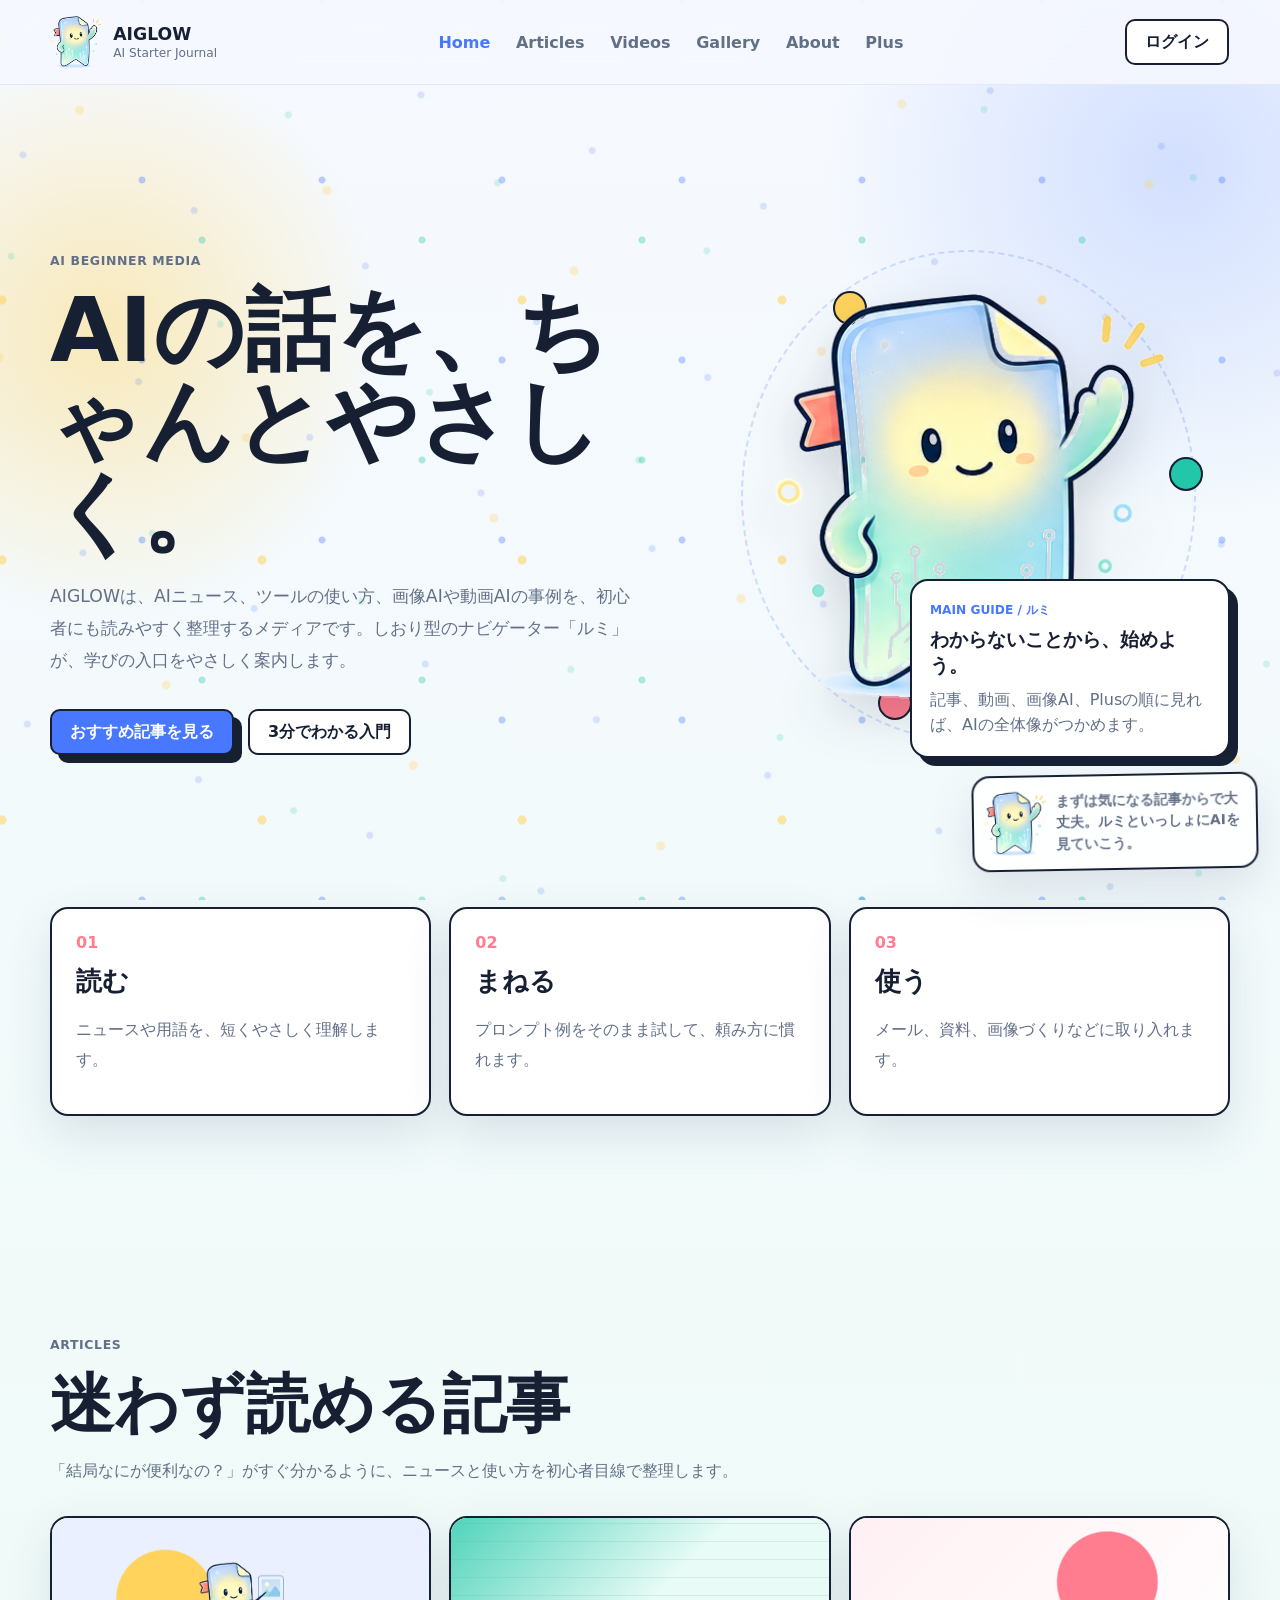
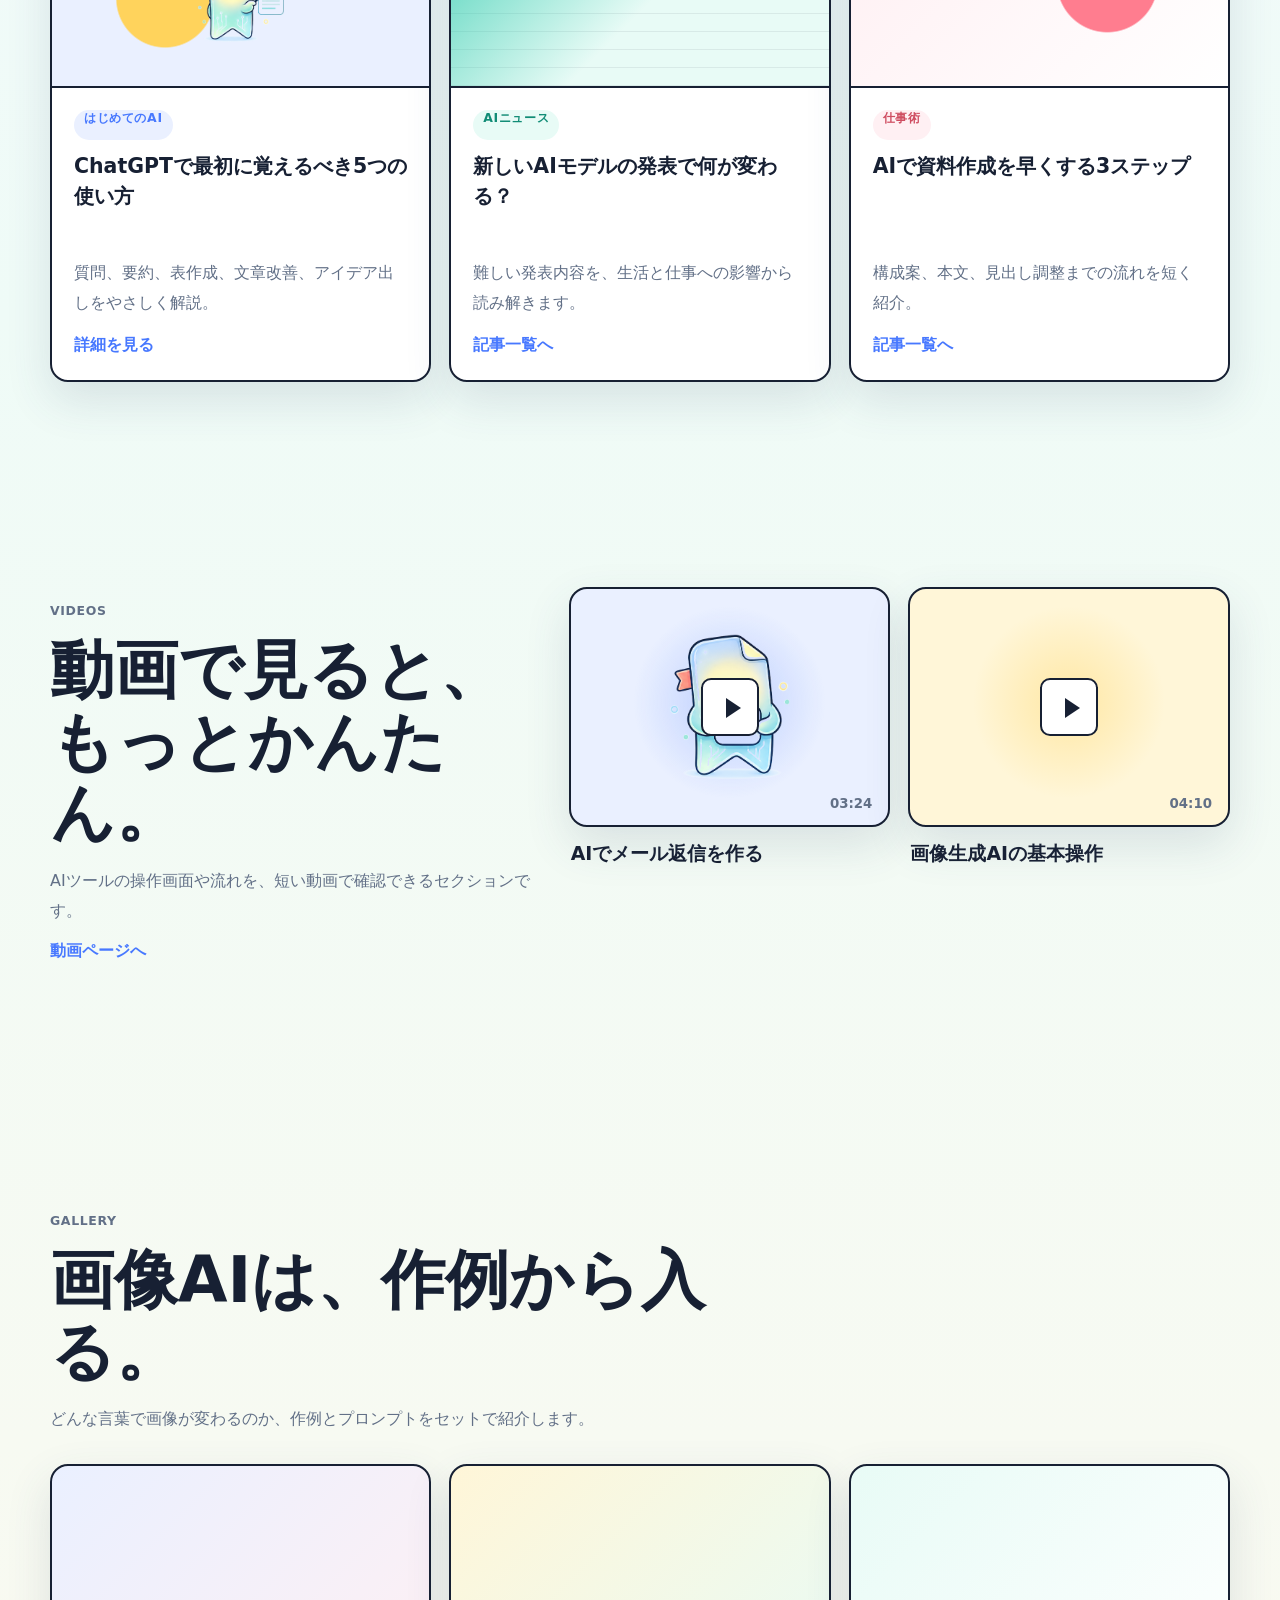
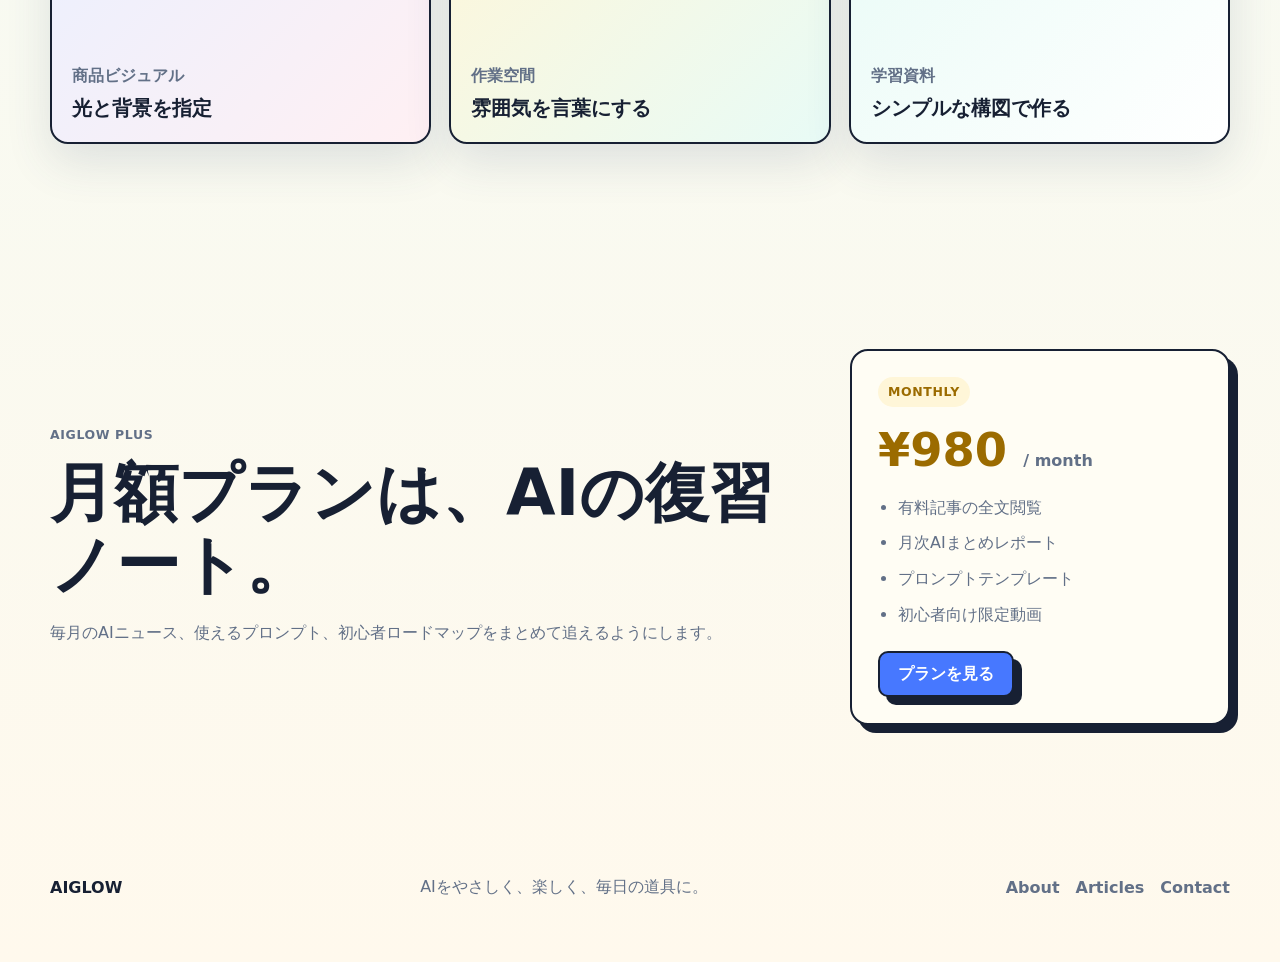
==== commit ff4447f0: "Add Lumi mascot pose variations" ====
--- a/index.html
+++ b/index.html
@@ -10,137 +10,53 @@
   <body>
     <div class="sparkle-field" aria-hidden="true"></div>
     <header class="site-header">
-      <a class="brand" href="./index.html" aria-label="AIGLOW ホーム">
-        <img src="./assets/aiglow-guide.png" alt="" />
-        <span><strong>AIGLOW</strong><small>AI Starter Journal</small></span>
-      </a>
+      <a class="brand" href="./index.html" aria-label="AIGLOW ホーム"><img src="./assets/lumi-welcome.png" alt="" /><span><strong>AIGLOW</strong><small>AI Starter Journal</small></span></a>
       <button class="menu-button" id="menuButton" type="button" aria-expanded="false" aria-controls="siteNav"><span></span><span></span></button>
-      <nav class="site-nav" id="siteNav" aria-label="主要ナビゲーション">
-        <a href="./index.html" aria-current="page">Home</a>
-        <a href="./articles.html">Articles</a>
-        <a href="./videos.html">Videos</a>
-        <a href="./gallery.html">Gallery</a>
-        <a href="./about.html">About</a>
-        <a href="./premium.html">Plus</a>
-      </nav>
+      <nav class="site-nav" id="siteNav" aria-label="主要ナビゲーション"><a href="./index.html" aria-current="page">Home</a><a href="./articles.html">Articles</a><a href="./videos.html">Videos</a><a href="./gallery.html">Gallery</a><a href="./about.html">About</a><a href="./premium.html">Plus</a></nav>
       <a class="login-button" href="./login.html">ログイン</a>
     </header>
-
-    <aside class="guide-floating" id="guideFloating" aria-label="AIGLOWガイド">
-      <img src="./assets/aiglow-guide.png" alt="AIGLOWのナビゲーター" />
-      <p id="guideMessage">AIの入口を案内するね。</p>
-    </aside>
-
+    <aside class="guide-floating" id="guideFloating" aria-label="ルミ"><img src="./assets/lumi-welcome.png" alt="AIGLOWのナビゲーター、ルミ" /><p id="guideMessage">ルミがAIの入口を案内するね。</p></aside>
     <main>
-      <section class="hero section-watch" data-guide="まずは気になる記事からで大丈夫。いっしょにAIを見ていこう。">
+      <section class="hero section-watch" data-guide="まずは気になる記事からで大丈夫。ルミといっしょにAIを見ていこう。">
         <div class="hero-copy">
           <p class="kicker">AI BEGINNER MEDIA</p>
           <h1>AIの話を、ちゃんとやさしく。</h1>
-          <p>
-            AIGLOWは、AIニュース、ツールの使い方、画像AIや動画AIの事例を、初心者にも読みやすく整理するメディアです。
-            しおり型のナビゲーターが、学びの入口をやさしく案内します。
-          </p>
-          <div class="hero-actions">
-            <a class="button button-primary" href="./articles.html">おすすめ記事を見る</a>
-            <a class="button button-soft" href="#roadmap">3分でわかる入門</a>
-          </div>
+          <p>AIGLOWは、AIニュース、ツールの使い方、画像AIや動画AIの事例を、初心者にも読みやすく整理するメディアです。しおり型のナビゲーター「ルミ」が、学びの入口をやさしく案内します。</p>
+          <div class="hero-actions"><a class="button button-primary" href="./articles.html">おすすめ記事を見る</a><a class="button button-soft" href="#roadmap">3分でわかる入門</a></div>
         </div>
         <div class="hero-guide-card">
-          <div class="guide-orbit" aria-hidden="true">
-            <span></span><span></span><span></span>
-          </div>
-          <img class="hero-guide" src="./assets/aiglow-guide.png" alt="AIGLOWのナビゲーター" />
-          <div class="guide-speech">
-            <span>MAIN GUIDE</span>
-            <strong>わからないことから、始めよう。</strong>
-            <p>記事、動画、画像AI、Plusの順に見れば、AIの全体像がつかめます。</p>
-          </div>
+          <div class="guide-orbit" aria-hidden="true"><span></span><span></span><span></span></div>
+          <img class="hero-guide" src="./assets/lumi-welcome.png" alt="AIGLOWのナビゲーター、ルミ" />
+          <div class="guide-speech"><span>MAIN GUIDE / ルミ</span><strong>わからないことから、始めよう。</strong><p>記事、動画、画像AI、Plusの順に見れば、AIの全体像がつかめます。</p></div>
         </div>
       </section>
-
       <section class="roadmap section-watch" id="roadmap" data-guide="3ステップで、AIを今日の道具にしていこう。">
         <article><span>01</span><h2>読む</h2><p>ニュースや用語を、短くやさしく理解します。</p></article>
         <article><span>02</span><h2>まねる</h2><p>プロンプト例をそのまま試して、頼み方に慣れます。</p></article>
         <article><span>03</span><h2>使う</h2><p>メール、資料、画像づくりなどに取り入れます。</p></article>
       </section>
-
       <section class="section-block section-watch" id="articles" data-guide="記事カードから、気になるテーマを選んでね。">
-        <div class="section-head">
-          <p class="kicker">ARTICLES</p>
-          <h2>迷わず読める記事</h2>
-          <p>「結局なにが便利なの？」がすぐ分かるように、ニュースと使い方を初心者目線で整理します。</p>
-        </div>
+        <div class="section-head"><p class="kicker">ARTICLES</p><h2>迷わず読める記事</h2><p>「結局なにが便利なの？」がすぐ分かるように、ニュースと使い方を初心者目線で整理します。</p></div>
         <div class="card-grid">
-          <article class="content-card">
-            <div class="card-visual visual-chat"><img src="./assets/aiglow-guide.png" alt="" /></div>
-            <span class="chip chip-blue">はじめてのAI</span>
-            <h3>ChatGPTで最初に覚えるべき5つの使い方</h3>
-            <p>質問、要約、表作成、文章改善、アイデア出しをやさしく解説。</p>
-            <a href="./article-chatgpt.html">詳細を見る</a>
-          </article>
-          <article class="content-card">
-            <div class="card-visual visual-news"></div>
-            <span class="chip chip-mint">AIニュース</span>
-            <h3>新しいAIモデルの発表で何が変わる？</h3>
-            <p>難しい発表内容を、生活と仕事への影響から読み解きます。</p>
-            <a href="./articles.html">記事一覧へ</a>
-          </article>
-          <article class="content-card">
-            <div class="card-visual visual-work"></div>
-            <span class="chip chip-coral">仕事術</span>
-            <h3>AIで資料作成を早くする3ステップ</h3>
-            <p>構成案、本文、見出し調整までの流れを短く紹介。</p>
-            <a href="./articles.html">記事一覧へ</a>
-          </article>
+          <article class="content-card"><div class="card-visual visual-chat"><img src="./assets/lumi-article.png" alt="" /></div><span class="chip chip-blue">はじめてのAI</span><h3>ChatGPTで最初に覚えるべき5つの使い方</h3><p>質問、要約、表作成、文章改善、アイデア出しをやさしく解説。</p><a href="./article-chatgpt.html">詳細を見る</a></article>
+          <article class="content-card"><div class="card-visual visual-news"></div><span class="chip chip-mint">AIニュース</span><h3>新しいAIモデルの発表で何が変わる？</h3><p>難しい発表内容を、生活と仕事への影響から読み解きます。</p><a href="./articles.html">記事一覧へ</a></article>
+          <article class="content-card"><div class="card-visual visual-work"></div><span class="chip chip-coral">仕事術</span><h3>AIで資料作成を早くする3ステップ</h3><p>構成案、本文、見出し調整までの流れを短く紹介。</p><a href="./articles.html">記事一覧へ</a></article>
         </div>
       </section>
-
       <section class="feature-band section-watch" id="videos" data-guide="操作は動画で見ると、ぐっと分かりやすいよ。">
-        <div class="section-head">
-          <p class="kicker">VIDEOS</p>
-          <h2>動画で見ると、もっとかんたん。</h2>
-          <p>AIツールの操作画面や流れを、短い動画で確認できるセクションです。</p>
-          <a class="text-link" href="./videos.html">動画ページへ</a>
-        </div>
-        <div class="video-grid">
-          <article><div class="video-thumb"><span></span><small>03:24</small></div><h3>AIでメール返信を作る</h3></article>
-          <article><div class="video-thumb thumb-yellow"><span></span><small>04:10</small></div><h3>画像生成AIの基本操作</h3></article>
-        </div>
+        <div class="section-head"><p class="kicker">VIDEOS</p><h2>動画で見ると、もっとかんたん。</h2><p>AIツールの操作画面や流れを、短い動画で確認できるセクションです。</p><a class="text-link" href="./videos.html">動画ページへ</a></div>
+        <div class="video-grid"><article><div class="video-thumb"><img src="./assets/lumi-video.png" alt="" /><span></span><small>03:24</small></div><h3>AIでメール返信を作る</h3></article><article><div class="video-thumb thumb-yellow"><span></span><small>04:10</small></div><h3>画像生成AIの基本操作</h3></article></div>
       </section>
-
       <section class="section-block section-watch" id="gallery" data-guide="画像AIは作例から入ると、イメージしやすいよ。">
-        <div class="section-head">
-          <p class="kicker">GALLERY</p>
-          <h2>画像AIは、作例から入る。</h2>
-          <p>どんな言葉で画像が変わるのか、作例とプロンプトをセットで紹介します。</p>
-        </div>
-        <div class="gallery-grid">
-          <a class="gallery-card g1" href="./gallery.html"><span>商品ビジュアル</span><strong>光と背景を指定</strong></a>
-          <a class="gallery-card g2" href="./gallery.html"><span>作業空間</span><strong>雰囲気を言葉にする</strong></a>
-          <a class="gallery-card g3" href="./gallery.html"><span>学習資料</span><strong>シンプルな構図で作る</strong></a>
-        </div>
+        <div class="section-head"><p class="kicker">GALLERY</p><h2>画像AIは、作例から入る。</h2><p>どんな言葉で画像が変わるのか、作例とプロンプトをセットで紹介します。</p></div>
+        <div class="gallery-grid"><a class="gallery-card g1" href="./gallery.html"><span>商品ビジュアル</span><strong>光と背景を指定</strong></a><a class="gallery-card g2" href="./gallery.html"><span>作業空間</span><strong>雰囲気を言葉にする</strong></a><a class="gallery-card g3" href="./gallery.html"><span>学習資料</span><strong>シンプルな構図で作る</strong></a></div>
       </section>
-
       <section class="premium-section section-watch" id="premium" data-guide="Plusは、AIニュースを追う時間を短くするための復習ノートだよ。">
-        <div>
-          <p class="kicker">AIGLOW PLUS</p>
-          <h2>月額プランは、AIの復習ノート。</h2>
-          <p>毎月のAIニュース、使えるプロンプト、初心者ロードマップをまとめて追えるようにします。</p>
-        </div>
-        <article class="price-card">
-          <span class="chip chip-yellow">Monthly</span>
-          <strong>¥980 <small>/ month</small></strong>
-          <ul><li>有料記事の全文閲覧</li><li>月次AIまとめレポート</li><li>プロンプトテンプレート</li><li>初心者向け限定動画</li></ul>
-          <a class="button button-primary" href="./premium.html">プランを見る</a>
-        </article>
+        <div><p class="kicker">AIGLOW PLUS</p><h2>月額プランは、AIの復習ノート。</h2><p>毎月のAIニュース、使えるプロンプト、初心者ロードマップをまとめて追えるようにします。</p></div>
+        <article class="price-card"><span class="chip chip-yellow">Monthly</span><strong>¥980 <small>/ month</small></strong><ul><li>有料記事の全文閲覧</li><li>月次AIまとめレポート</li><li>プロンプトテンプレート</li><li>初心者向け限定動画</li></ul><a class="button button-primary" href="./premium.html">プランを見る</a></article>
       </section>
     </main>
-
-    <footer class="site-footer">
-      <strong>AIGLOW</strong>
-      <p>AIをやさしく、楽しく、毎日の道具に。</p>
-      <nav><a href="./about.html">About</a><a href="./articles.html">Articles</a><a href="./contact.html">Contact</a></nav>
-    </footer>
+    <footer class="site-footer"><strong>AIGLOW</strong><p>AIをやさしく、楽しく、毎日の道具に。</p><nav><a href="./about.html">About</a><a href="./articles.html">Articles</a><a href="./contact.html">Contact</a></nav></footer>
     <script src="./script.js"></script>
   </body>
 </html>
--- a/styles.css
+++ b/styles.css
@@ -258,8 +258,15 @@
 .video-grid article h3 { margin: 14px 2px 0; font-size: 1.18rem; }
 .video-thumb {
   position: relative;
+  display: grid;
+  place-items: center;
   min-height: 240px;
   background: radial-gradient(circle at 50% 48%, rgba(71, 120, 255, .28), transparent 6rem), var(--blue-soft);
+}
+.video-thumb img {
+  width: 120px;
+  opacity: 0.95;
+  animation: floaty 3.8s ease-in-out infinite;
 }
 .thumb-yellow { background: radial-gradient(circle at 50% 48%, rgba(255, 211, 92, .42), transparent 6rem), var(--yellow-soft); }
 .video-thumb span {
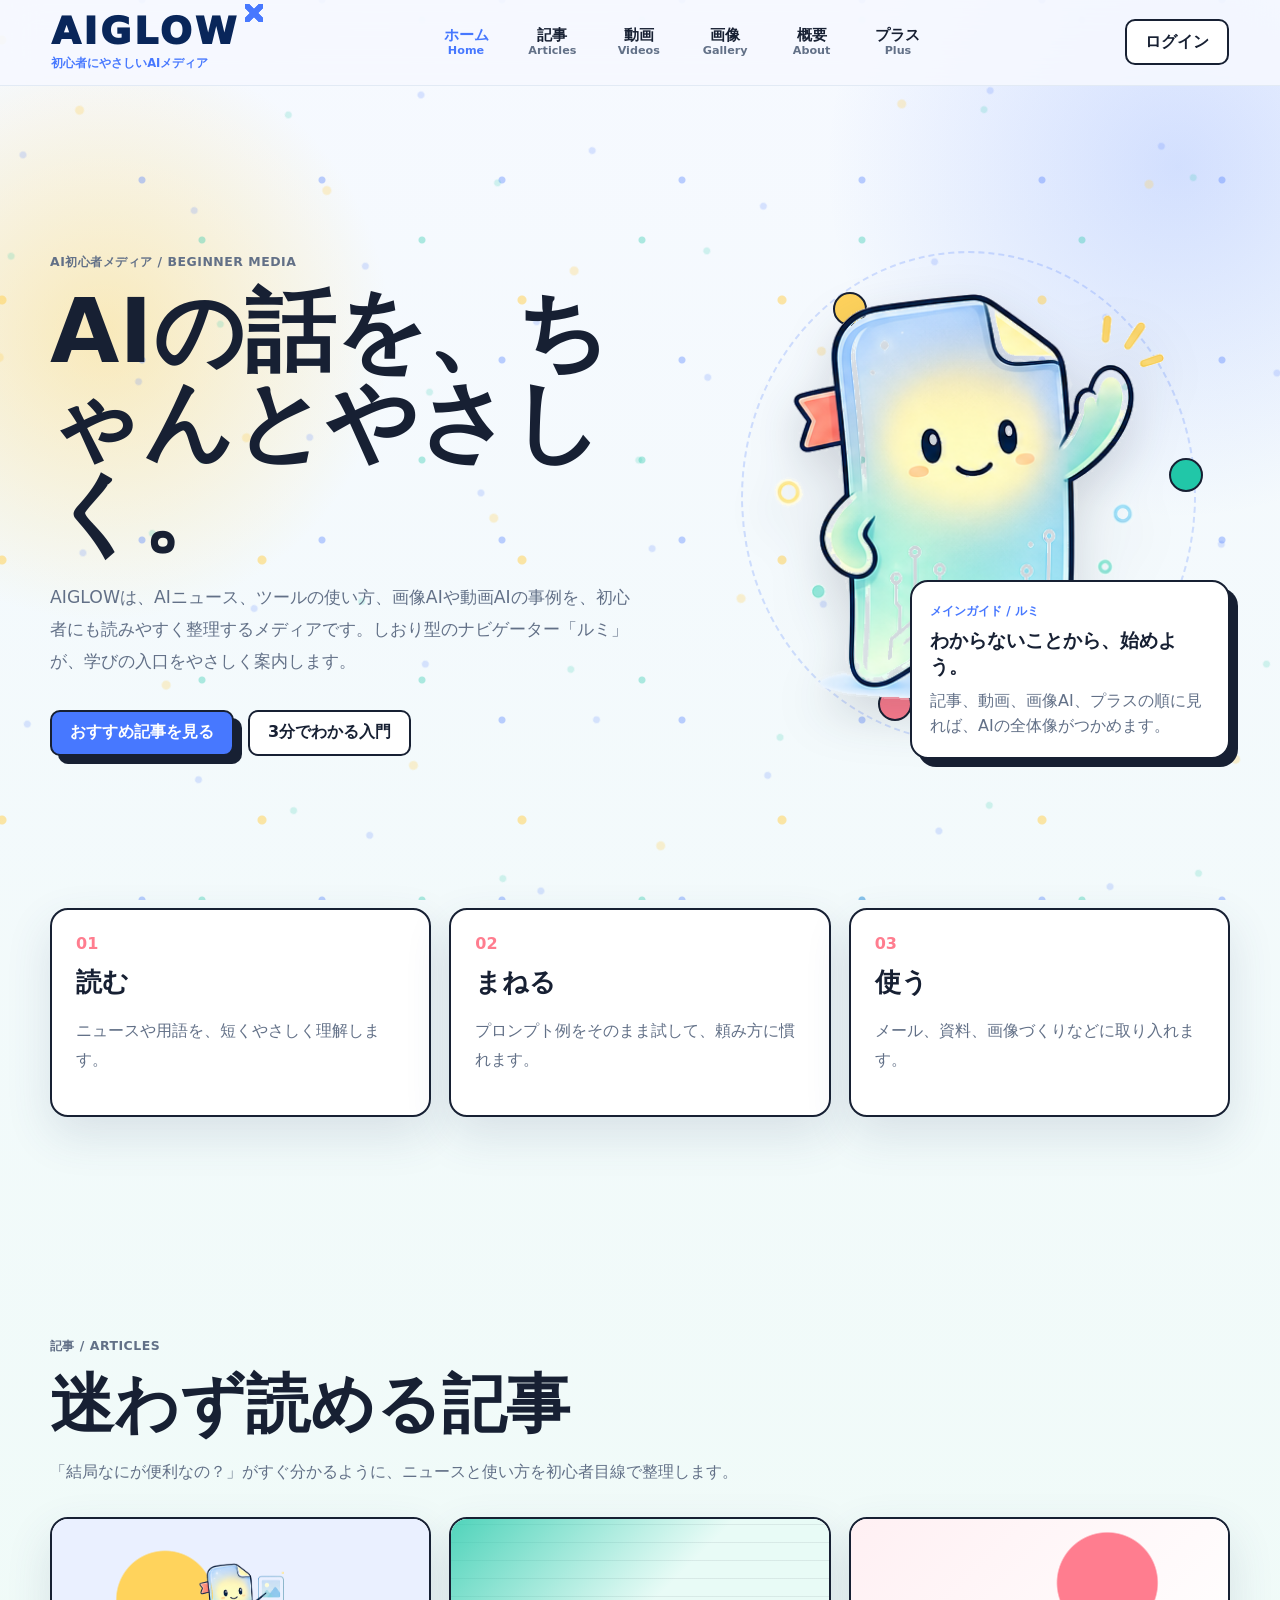
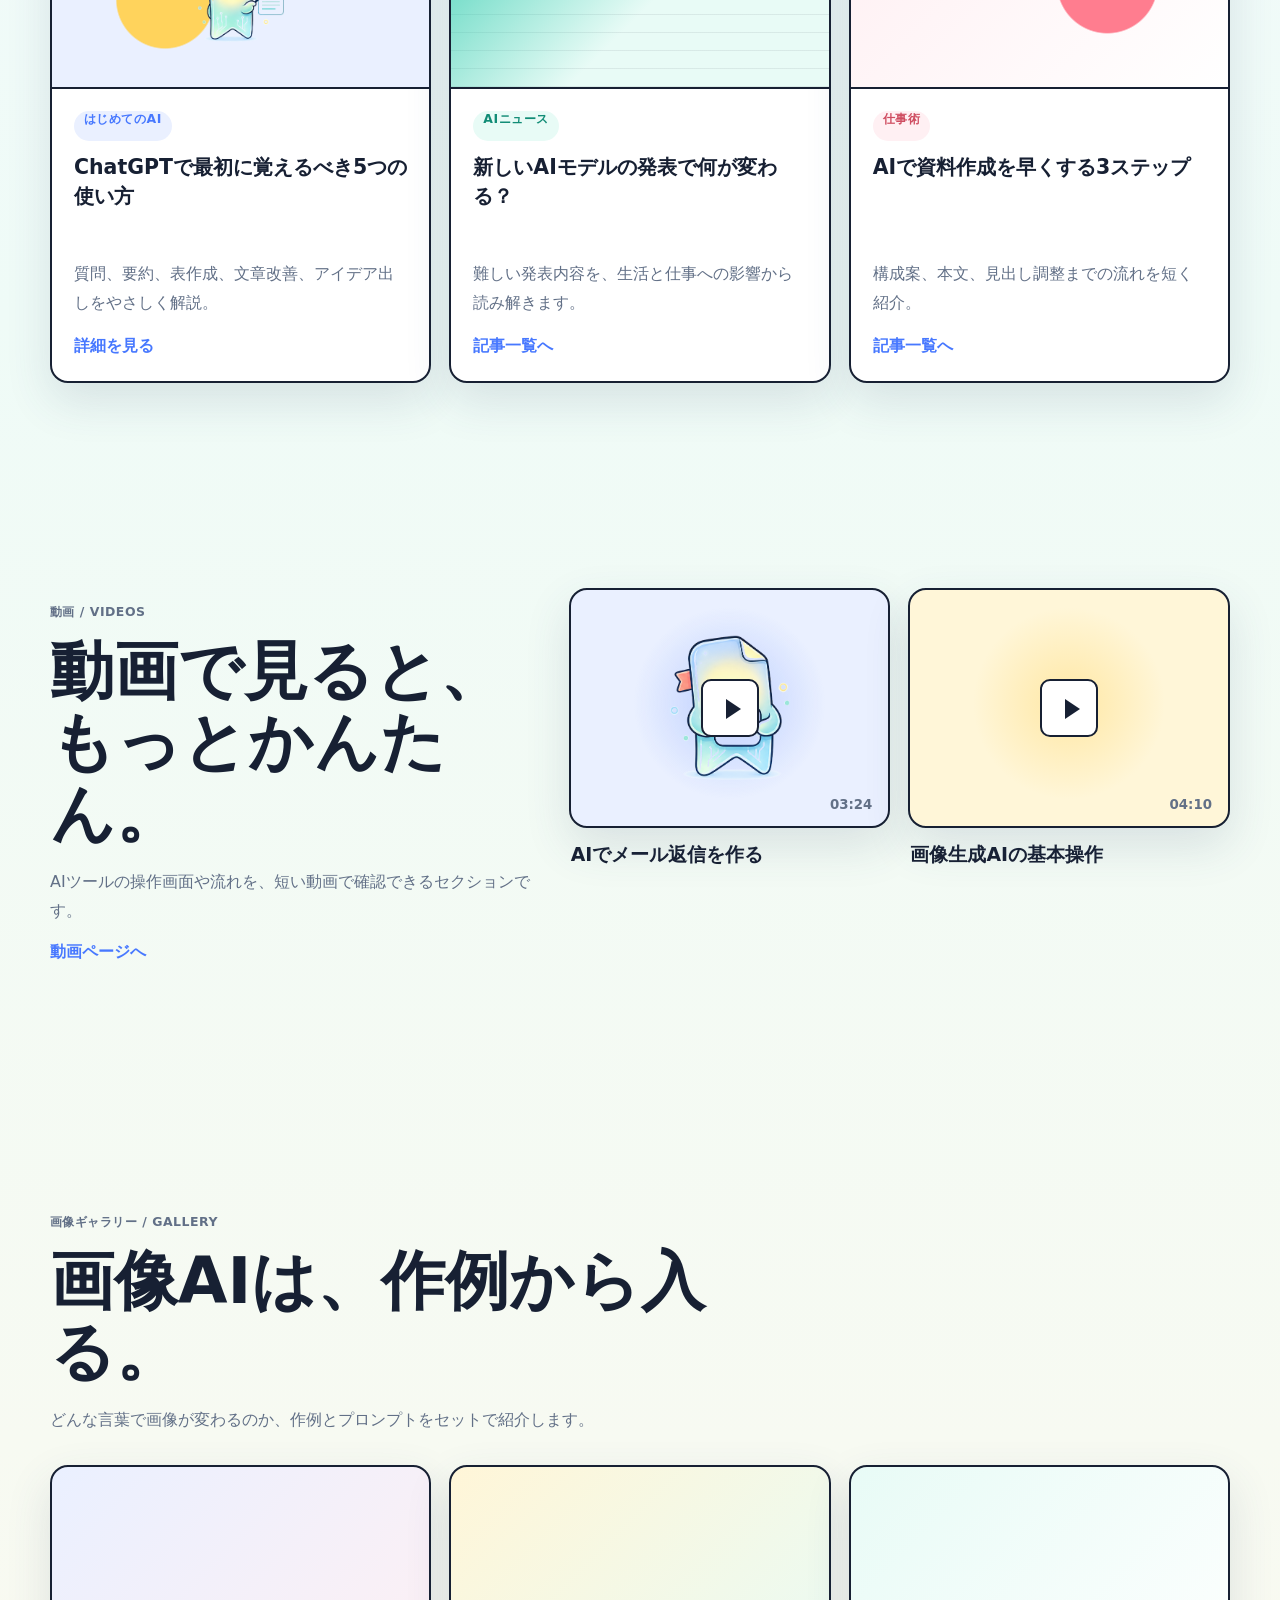
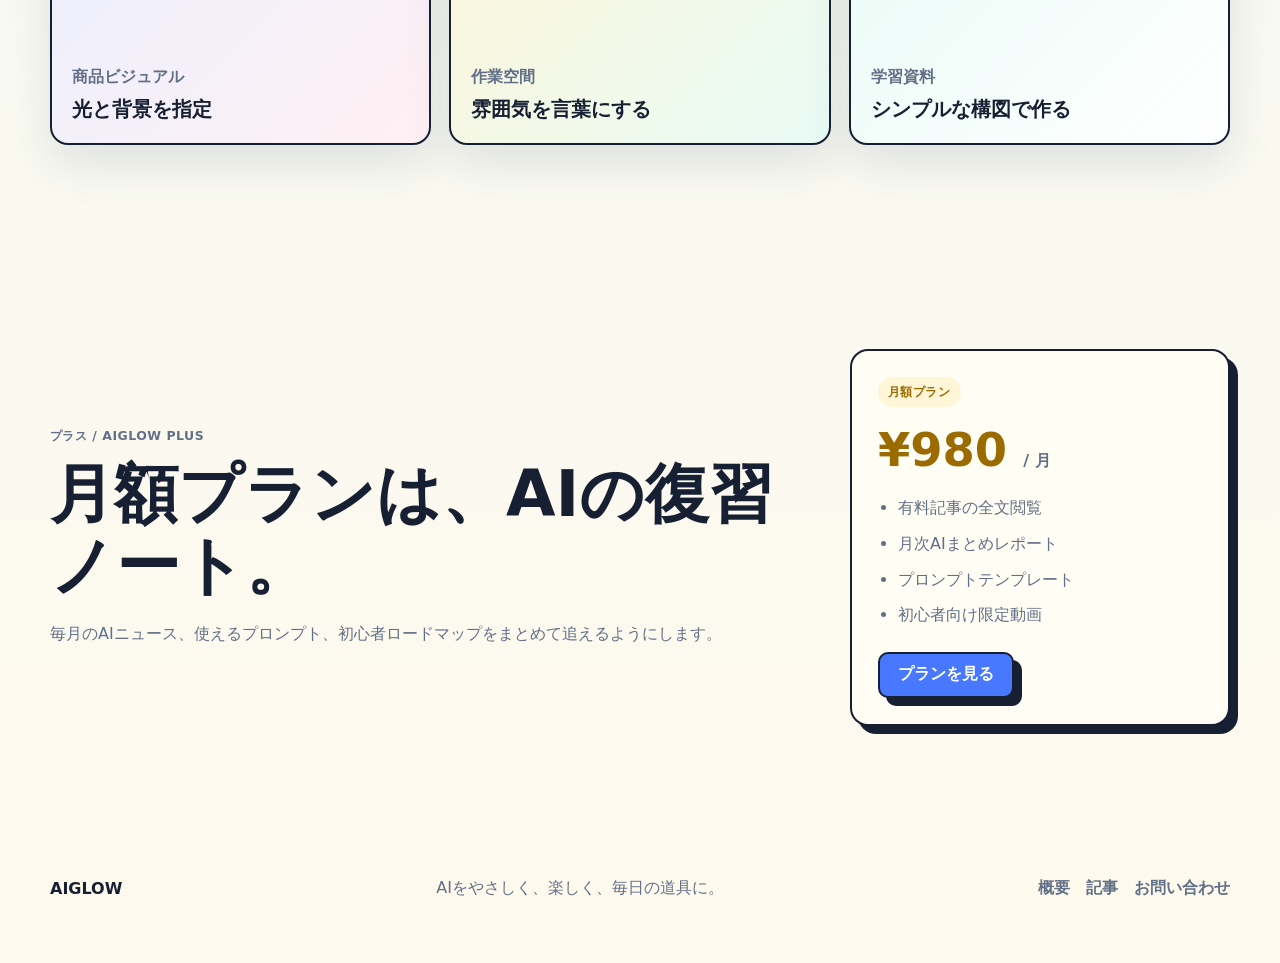
==== commit 9197eef1: "Refine AIGLOW logo and Japanese labels" ====
--- a/index.html
+++ b/index.html
@@ -10,16 +10,16 @@
   <body>
     <div class="sparkle-field" aria-hidden="true"></div>
     <header class="site-header">
-      <a class="brand" href="./index.html" aria-label="AIGLOW ホーム"><img src="./assets/lumi-welcome.png" alt="" /><span><strong>AIGLOW</strong><small>AI Starter Journal</small></span></a>
+      <a class="brand" href="./index.html" aria-label="AIGLOW ホーム"><span class="brand-logo">AIGLOW</span><small>AI Starter Journal</small></a>
       <button class="menu-button" id="menuButton" type="button" aria-expanded="false" aria-controls="siteNav"><span></span><span></span></button>
       <nav class="site-nav" id="siteNav" aria-label="主要ナビゲーション"><a href="./index.html" aria-current="page">Home</a><a href="./articles.html">Articles</a><a href="./videos.html">Videos</a><a href="./gallery.html">Gallery</a><a href="./about.html">About</a><a href="./premium.html">Plus</a></nav>
       <a class="login-button" href="./login.html">ログイン</a>
     </header>
-    <aside class="guide-floating" id="guideFloating" aria-label="ルミ"><img src="./assets/lumi-welcome.png" alt="AIGLOWのナビゲーター、ルミ" /><p id="guideMessage">ルミがAIの入口を案内するね。</p></aside>
+    <aside class="guide-floating" id="guideFloating" aria-label="ルミ"><img src="./assets/lumi-idea.png" alt="AIGLOWのナビゲーター、ルミ" /><p id="guideMessage">ルミがAIの入口を案内するね。</p></aside>
     <main>
       <section class="hero section-watch" data-guide="まずは気になる記事からで大丈夫。ルミといっしょにAIを見ていこう。">
         <div class="hero-copy">
-          <p class="kicker">AI BEGINNER MEDIA</p>
+          <p class="kicker">AI初心者メディア / Beginner Media</p>
           <h1>AIの話を、ちゃんとやさしく。</h1>
           <p>AIGLOWは、AIニュース、ツールの使い方、画像AIや動画AIの事例を、初心者にも読みやすく整理するメディアです。しおり型のナビゲーター「ルミ」が、学びの入口をやさしく案内します。</p>
           <div class="hero-actions"><a class="button button-primary" href="./articles.html">おすすめ記事を見る</a><a class="button button-soft" href="#roadmap">3分でわかる入門</a></div>
@@ -27,7 +27,7 @@
         <div class="hero-guide-card">
           <div class="guide-orbit" aria-hidden="true"><span></span><span></span><span></span></div>
           <img class="hero-guide" src="./assets/lumi-welcome.png" alt="AIGLOWのナビゲーター、ルミ" />
-          <div class="guide-speech"><span>MAIN GUIDE / ルミ</span><strong>わからないことから、始めよう。</strong><p>記事、動画、画像AI、Plusの順に見れば、AIの全体像がつかめます。</p></div>
+          <div class="guide-speech"><span>メインガイド / ルミ</span><strong>わからないことから、始めよう。</strong><p>記事、動画、画像AI、プラスの順に見れば、AIの全体像がつかめます。</p></div>
         </div>
       </section>
       <section class="roadmap section-watch" id="roadmap" data-guide="3ステップで、AIを今日の道具にしていこう。">
@@ -36,7 +36,7 @@
         <article><span>03</span><h2>使う</h2><p>メール、資料、画像づくりなどに取り入れます。</p></article>
       </section>
       <section class="section-block section-watch" id="articles" data-guide="記事カードから、気になるテーマを選んでね。">
-        <div class="section-head"><p class="kicker">ARTICLES</p><h2>迷わず読める記事</h2><p>「結局なにが便利なの？」がすぐ分かるように、ニュースと使い方を初心者目線で整理します。</p></div>
+        <div class="section-head"><p class="kicker">記事 / Articles</p><h2>迷わず読める記事</h2><p>「結局なにが便利なの？」がすぐ分かるように、ニュースと使い方を初心者目線で整理します。</p></div>
         <div class="card-grid">
           <article class="content-card"><div class="card-visual visual-chat"><img src="./assets/lumi-article.png" alt="" /></div><span class="chip chip-blue">はじめてのAI</span><h3>ChatGPTで最初に覚えるべき5つの使い方</h3><p>質問、要約、表作成、文章改善、アイデア出しをやさしく解説。</p><a href="./article-chatgpt.html">詳細を見る</a></article>
           <article class="content-card"><div class="card-visual visual-news"></div><span class="chip chip-mint">AIニュース</span><h3>新しいAIモデルの発表で何が変わる？</h3><p>難しい発表内容を、生活と仕事への影響から読み解きます。</p><a href="./articles.html">記事一覧へ</a></article>
@@ -44,19 +44,19 @@
         </div>
       </section>
       <section class="feature-band section-watch" id="videos" data-guide="操作は動画で見ると、ぐっと分かりやすいよ。">
-        <div class="section-head"><p class="kicker">VIDEOS</p><h2>動画で見ると、もっとかんたん。</h2><p>AIツールの操作画面や流れを、短い動画で確認できるセクションです。</p><a class="text-link" href="./videos.html">動画ページへ</a></div>
+        <div class="section-head"><p class="kicker">動画 / Videos</p><h2>動画で見ると、もっとかんたん。</h2><p>AIツールの操作画面や流れを、短い動画で確認できるセクションです。</p><a class="text-link" href="./videos.html">動画ページへ</a></div>
         <div class="video-grid"><article><div class="video-thumb"><img src="./assets/lumi-video.png" alt="" /><span></span><small>03:24</small></div><h3>AIでメール返信を作る</h3></article><article><div class="video-thumb thumb-yellow"><span></span><small>04:10</small></div><h3>画像生成AIの基本操作</h3></article></div>
       </section>
       <section class="section-block section-watch" id="gallery" data-guide="画像AIは作例から入ると、イメージしやすいよ。">
-        <div class="section-head"><p class="kicker">GALLERY</p><h2>画像AIは、作例から入る。</h2><p>どんな言葉で画像が変わるのか、作例とプロンプトをセットで紹介します。</p></div>
+        <div class="section-head"><p class="kicker">画像ギャラリー / Gallery</p><h2>画像AIは、作例から入る。</h2><p>どんな言葉で画像が変わるのか、作例とプロンプトをセットで紹介します。</p></div>
         <div class="gallery-grid"><a class="gallery-card g1" href="./gallery.html"><span>商品ビジュアル</span><strong>光と背景を指定</strong></a><a class="gallery-card g2" href="./gallery.html"><span>作業空間</span><strong>雰囲気を言葉にする</strong></a><a class="gallery-card g3" href="./gallery.html"><span>学習資料</span><strong>シンプルな構図で作る</strong></a></div>
       </section>
       <section class="premium-section section-watch" id="premium" data-guide="Plusは、AIニュースを追う時間を短くするための復習ノートだよ。">
-        <div><p class="kicker">AIGLOW PLUS</p><h2>月額プランは、AIの復習ノート。</h2><p>毎月のAIニュース、使えるプロンプト、初心者ロードマップをまとめて追えるようにします。</p></div>
-        <article class="price-card"><span class="chip chip-yellow">Monthly</span><strong>¥980 <small>/ month</small></strong><ul><li>有料記事の全文閲覧</li><li>月次AIまとめレポート</li><li>プロンプトテンプレート</li><li>初心者向け限定動画</li></ul><a class="button button-primary" href="./premium.html">プランを見る</a></article>
+        <div><p class="kicker">プラス / AIGLOW Plus</p><h2>月額プランは、AIの復習ノート。</h2><p>毎月のAIニュース、使えるプロンプト、初心者ロードマップをまとめて追えるようにします。</p></div>
+        <article class="price-card"><span class="chip chip-yellow">月額プラン</span><strong>¥980 <small>/ 月</small></strong><ul><li>有料記事の全文閲覧</li><li>月次AIまとめレポート</li><li>プロンプトテンプレート</li><li>初心者向け限定動画</li></ul><a class="button button-primary" href="./premium.html">プランを見る</a></article>
       </section>
     </main>
-    <footer class="site-footer"><strong>AIGLOW</strong><p>AIをやさしく、楽しく、毎日の道具に。</p><nav><a href="./about.html">About</a><a href="./articles.html">Articles</a><a href="./contact.html">Contact</a></nav></footer>
+    <footer class="site-footer"><strong>AIGLOW</strong><p>AIをやさしく、楽しく、毎日の道具に。</p><nav><a href="./about.html">概要</a><a href="./articles.html">記事</a><a href="./contact.html">お問い合わせ</a></nav></footer>
     <script src="./script.js"></script>
   </body>
 </html>
--- a/styles.css
+++ b/styles.css
@@ -74,16 +74,48 @@
   background: rgba(246, 249, 255, 0.86);
   backdrop-filter: blur(18px);
 }
-.brand { display: inline-flex; gap: 12px; align-items: center; }
+.brand {
+  position: relative;
+  display: inline-flex;
+  flex-direction: column;
+  gap: 2px;
+  align-items: flex-start;
+  min-width: 148px;
+}
 .brand img {
-  width: 50px;
-  height: 56px;
-  object-fit: contain;
-  animation: floaty 4s ease-in-out infinite;
+  display: none;
 }
 .brand strong, .brand small { display: block; }
-.brand strong { font-size: 1.08rem; }
-.brand small { margin-top: 2px; color: var(--muted); font-size: 0.76rem; }
+.brand-logo, .brand strong {
+  position: relative;
+  color: #09265a;
+  font-size: clamp(1.65rem, 3vw, 2.35rem);
+  font-weight: 950;
+  letter-spacing: 0.08em;
+  line-height: 0.95;
+}
+.brand-logo::after, .brand strong::after {
+  position: absolute;
+  top: -10px;
+  right: -24px;
+  width: 18px;
+  height: 18px;
+  background:
+    radial-gradient(circle at 82% 18%, var(--blue) 0 2px, transparent 2.5px),
+    linear-gradient(45deg, transparent 38%, var(--blue) 39% 61%, transparent 62%),
+    linear-gradient(-45deg, transparent 38%, var(--blue) 39% 61%, transparent 62%);
+  content: "";
+}
+.brand small {
+  margin-top: 4px;
+  color: var(--blue);
+  font-size: 0;
+  font-weight: 900;
+}
+.brand small::after {
+  content: "初心者にやさしいAIメディア";
+  font-size: 0.72rem;
+}
 
 .site-nav {
   display: flex;
@@ -93,7 +125,27 @@
   color: var(--muted);
   font-weight: 800;
 }
+.site-nav a {
+  display: grid;
+  gap: 2px;
+  min-width: 3.8rem;
+  text-align: center;
+  font-size: 0.7rem;
+  line-height: 1.1;
+}
+.site-nav a::before {
+  color: var(--ink);
+  font-size: 0.94rem;
+  font-weight: 950;
+}
+.site-nav a[href$="index.html"]::before { content: "ホーム"; }
+.site-nav a[href$="articles.html"]::before { content: "記事"; }
+.site-nav a[href$="videos.html"]::before { content: "動画"; }
+.site-nav a[href$="gallery.html"]::before { content: "画像"; }
+.site-nav a[href$="about.html"]::before { content: "概要"; }
+.site-nav a[href$="premium.html"]::before { content: "プラス"; }
 .site-nav a:hover, .site-nav a[aria-current="page"] { color: var(--blue); }
+.site-nav a:hover::before, .site-nav a[aria-current="page"]::before { color: var(--blue); }
 .login-button, .button {
   display: inline-flex;
   align-items: center;
@@ -125,7 +177,13 @@
   background: rgba(255, 255, 255, 0.9);
   box-shadow: var(--shadow);
   transform: translateY(0);
-  transition: transform 240ms ease;
+  opacity: 1;
+  transition: transform 240ms ease, opacity 240ms ease;
+}
+.guide-floating.is-muted {
+  opacity: 0;
+  pointer-events: none;
+  transform: translateY(12px);
 }
 .guide-floating.is-active { transform: translateY(-8px) rotate(-1deg); }
 .guide-floating img { width: 62px; height: 72px; object-fit: contain; animation: floaty 3.6s ease-in-out infinite; }
@@ -142,7 +200,7 @@
 .kicker, .chip, .step {
   color: var(--blue);
   font-weight: 900;
-  letter-spacing: 0.05em;
+  letter-spacing: 0.04em;
   text-transform: uppercase;
   font-size: 0.78rem;
 }
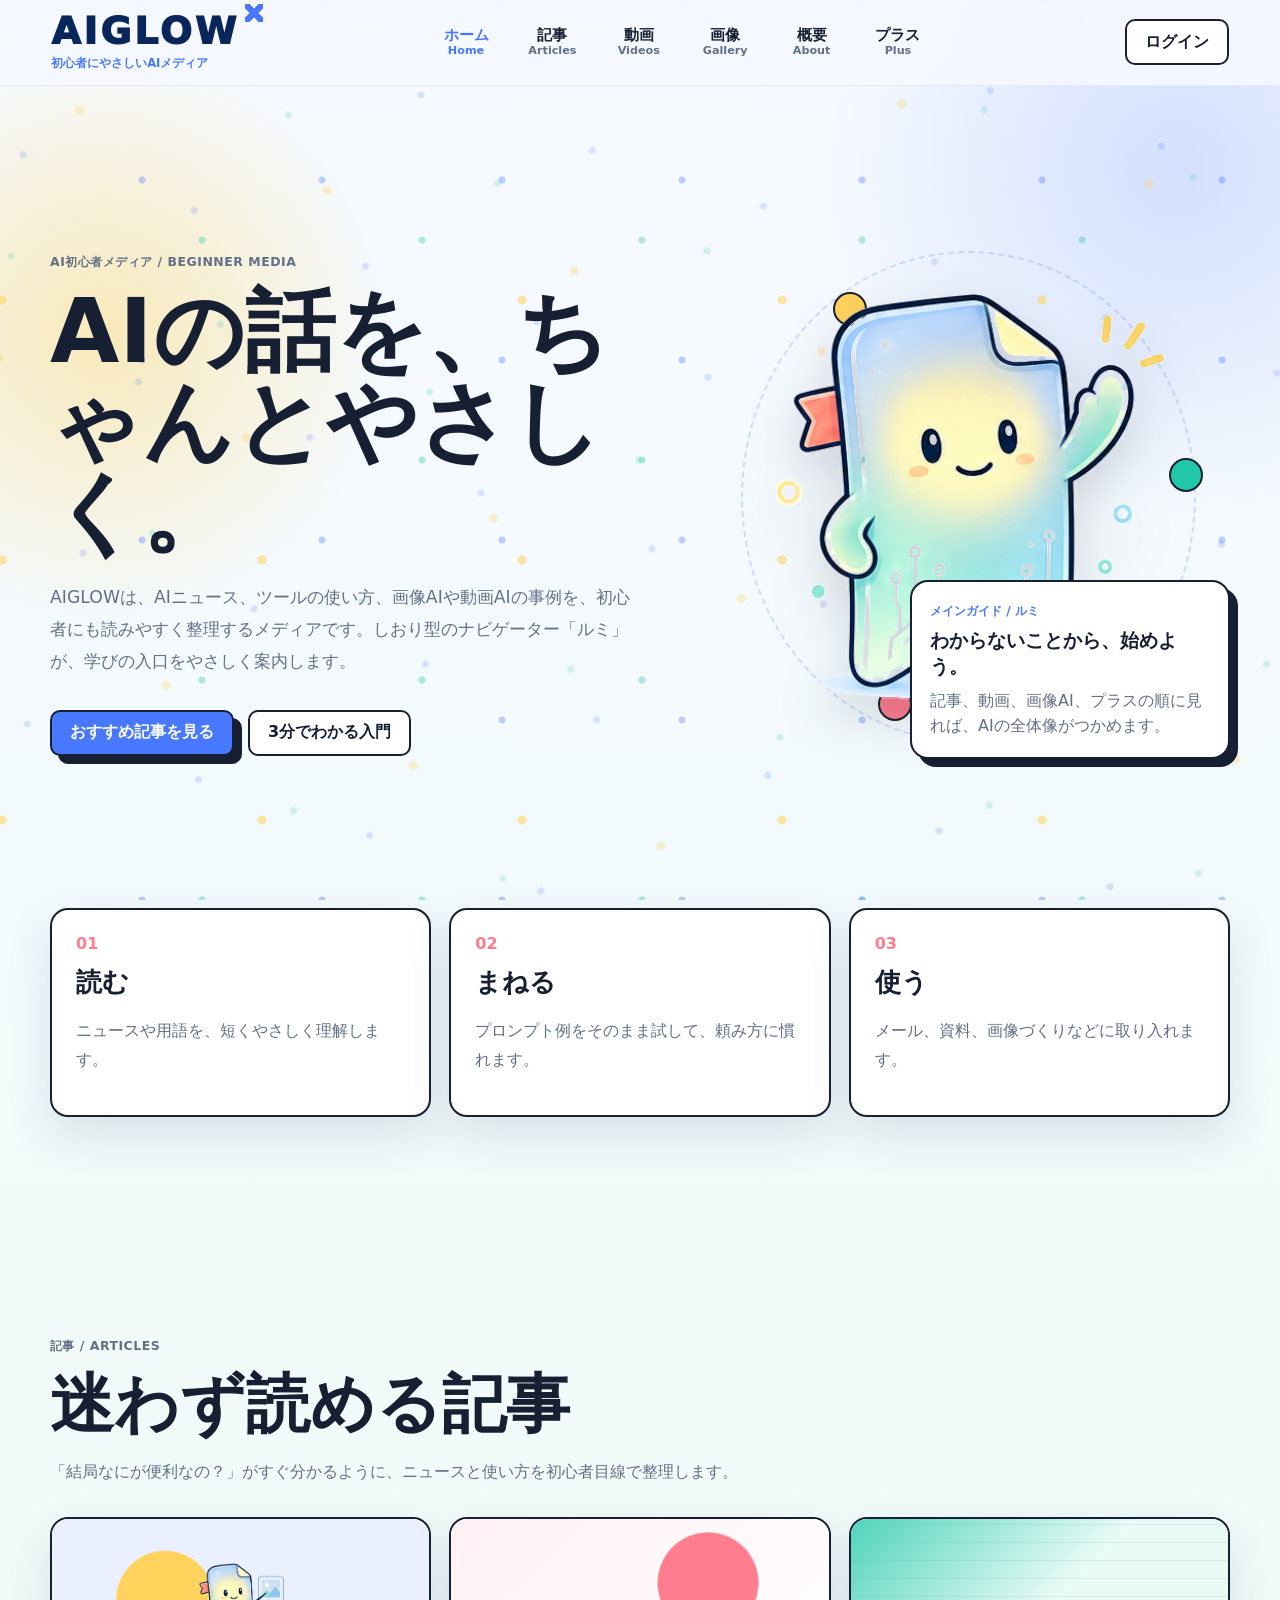
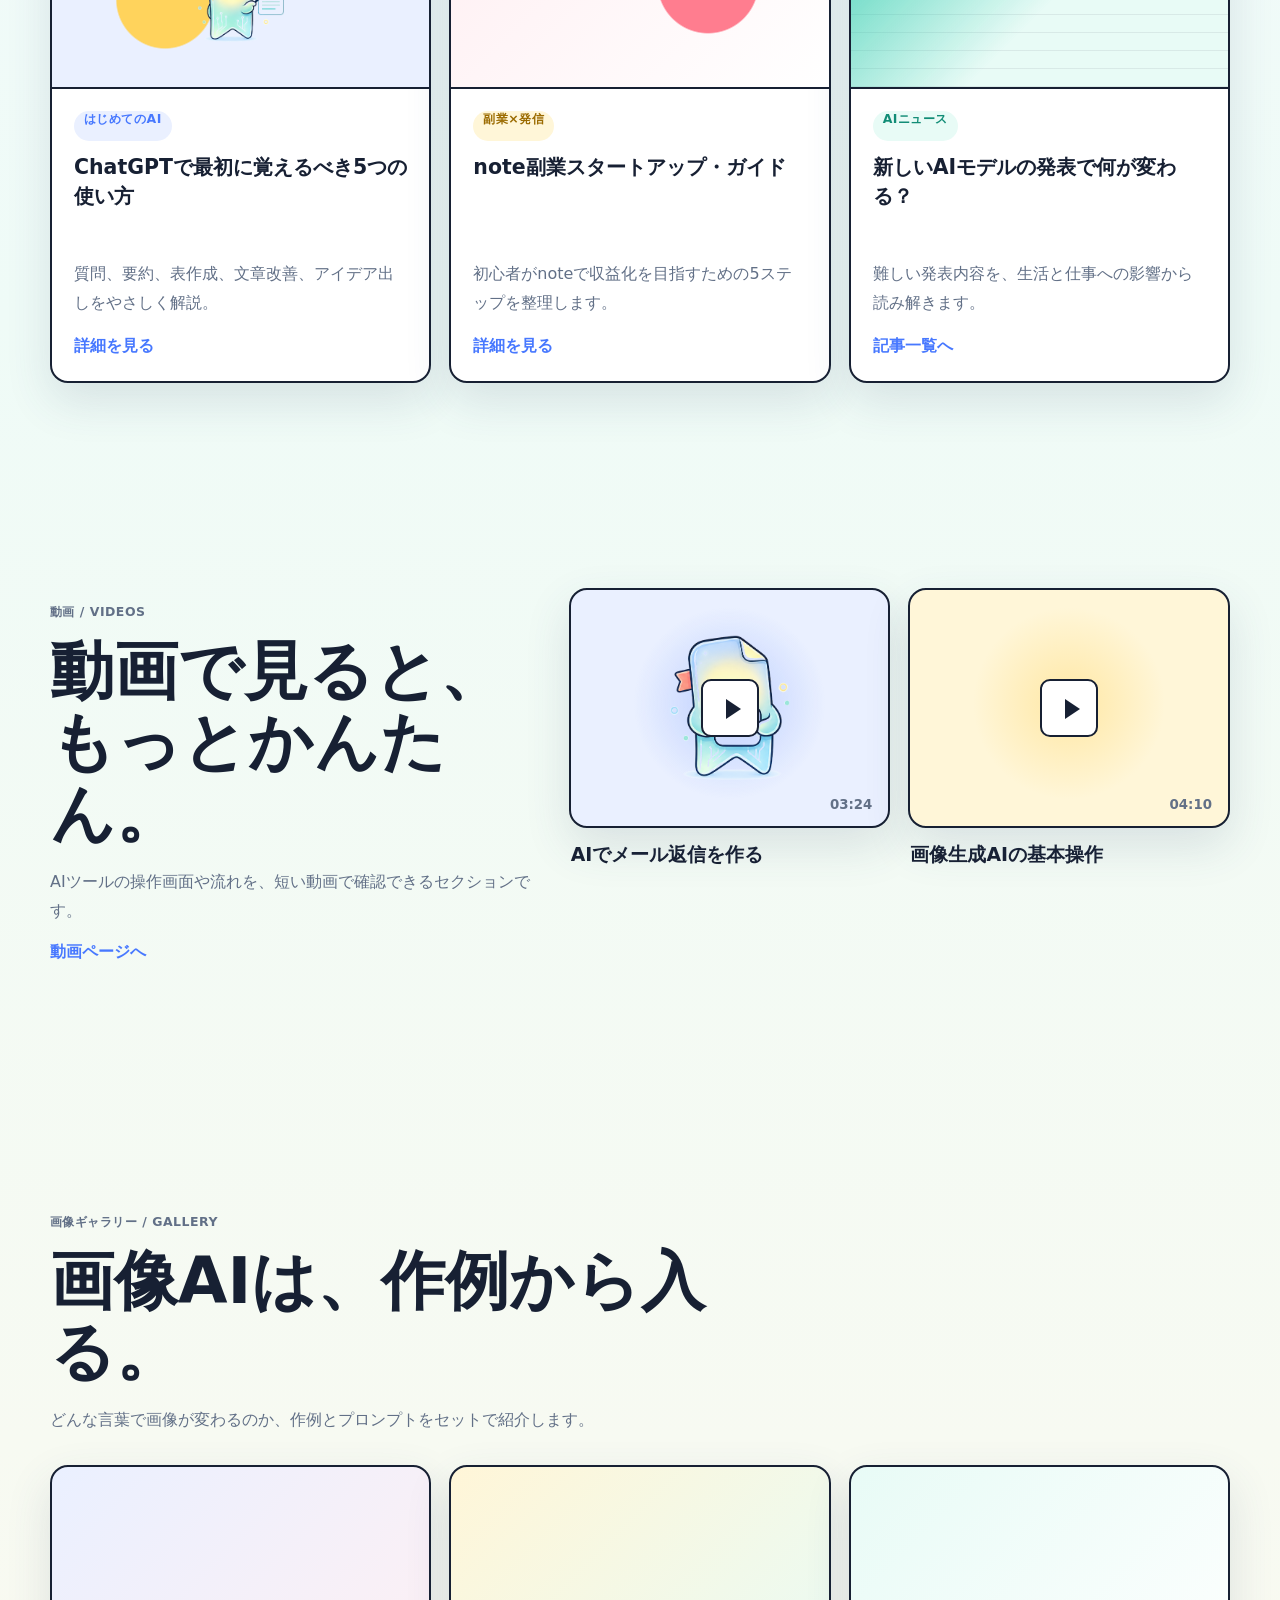
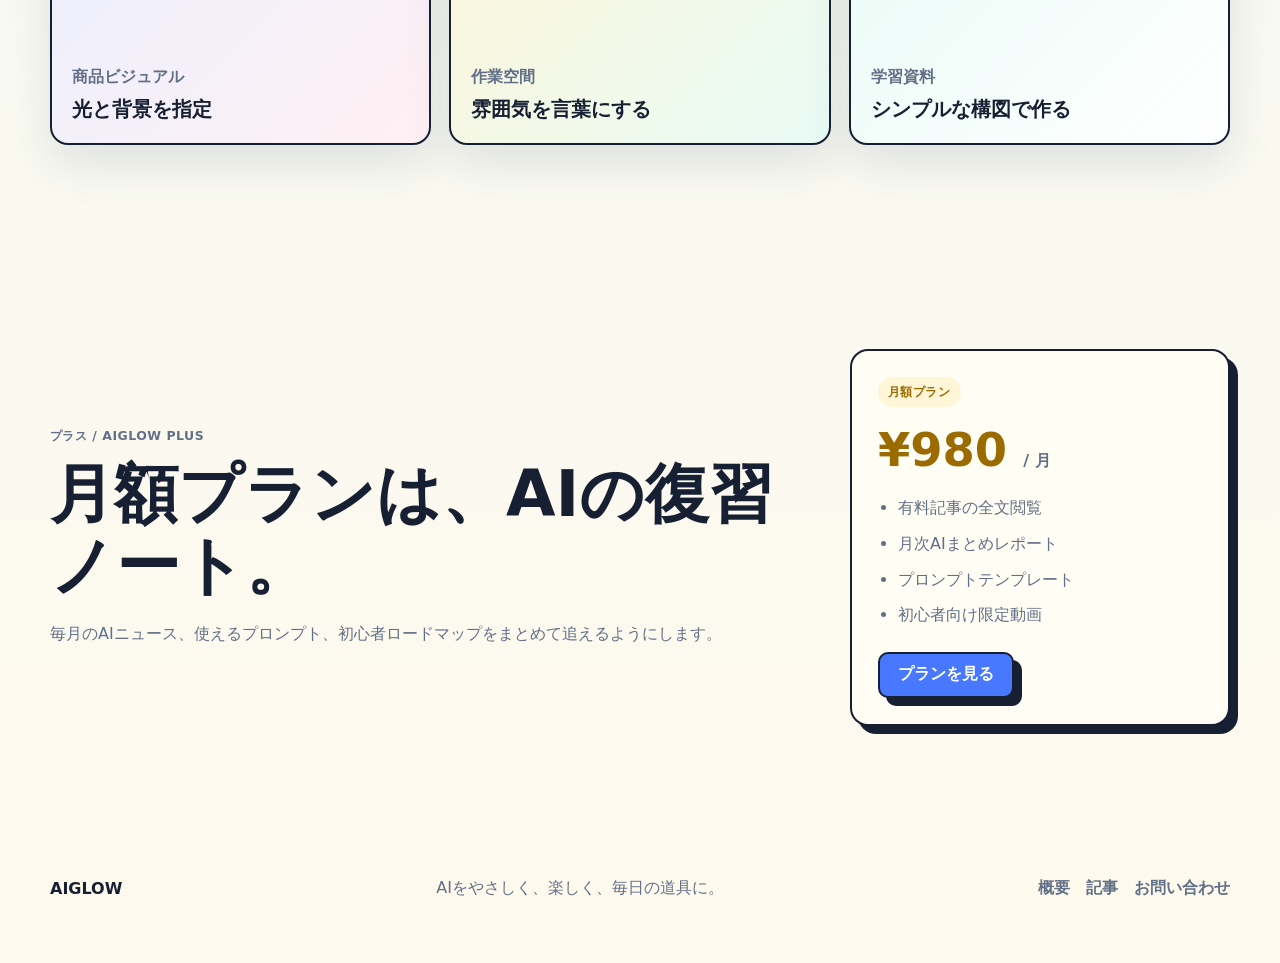
==== commit 312f256b: "Add note side job startup guide article" ====
--- a/index.html
+++ b/index.html
@@ -39,8 +39,8 @@
         <div class="section-head"><p class="kicker">記事 / Articles</p><h2>迷わず読める記事</h2><p>「結局なにが便利なの？」がすぐ分かるように、ニュースと使い方を初心者目線で整理します。</p></div>
         <div class="card-grid">
           <article class="content-card"><div class="card-visual visual-chat"><img src="./assets/lumi-article.png" alt="" /></div><span class="chip chip-blue">はじめてのAI</span><h3>ChatGPTで最初に覚えるべき5つの使い方</h3><p>質問、要約、表作成、文章改善、アイデア出しをやさしく解説。</p><a href="./article-chatgpt.html">詳細を見る</a></article>
+          <article class="content-card"><div class="card-visual visual-work"></div><span class="chip chip-yellow">副業×発信</span><h3>note副業スタートアップ・ガイド</h3><p>初心者がnoteで収益化を目指すための5ステップを整理します。</p><a href="./article-note-sidejob.html">詳細を見る</a></article>
           <article class="content-card"><div class="card-visual visual-news"></div><span class="chip chip-mint">AIニュース</span><h3>新しいAIモデルの発表で何が変わる？</h3><p>難しい発表内容を、生活と仕事への影響から読み解きます。</p><a href="./articles.html">記事一覧へ</a></article>
-          <article class="content-card"><div class="card-visual visual-work"></div><span class="chip chip-coral">仕事術</span><h3>AIで資料作成を早くする3ステップ</h3><p>構成案、本文、見出し調整までの流れを短く紹介。</p><a href="./articles.html">記事一覧へ</a></article>
         </div>
       </section>
       <section class="feature-band section-watch" id="videos" data-guide="操作は動画で見ると、ぐっと分かりやすいよ。">
--- a/styles.css
+++ b/styles.css
@@ -374,6 +374,7 @@
 .article-body { padding: clamp(24px, 4vw, 42px); }
 .article-body h1 { margin: 10px 0 12px; font-size: clamp(2.2rem, 5vw, 4rem); line-height: 1.12; }
 .article-body h2 { margin-top: 34px; }
+.article-body h3 { margin: 24px 0 8px; font-size: 1.18rem; }
 .article-meta { display: flex; flex-wrap: wrap; gap: 12px; color: var(--muted); font-weight: 800; }
 .article-hero { display: grid; place-items: center; min-height: 260px; margin: 28px 0; border: 2px solid var(--ink); border-radius: var(--radius-md); background: var(--blue-soft); }
 .article-hero img { width: 150px; animation: floaty 3.6s ease-in-out infinite; }
